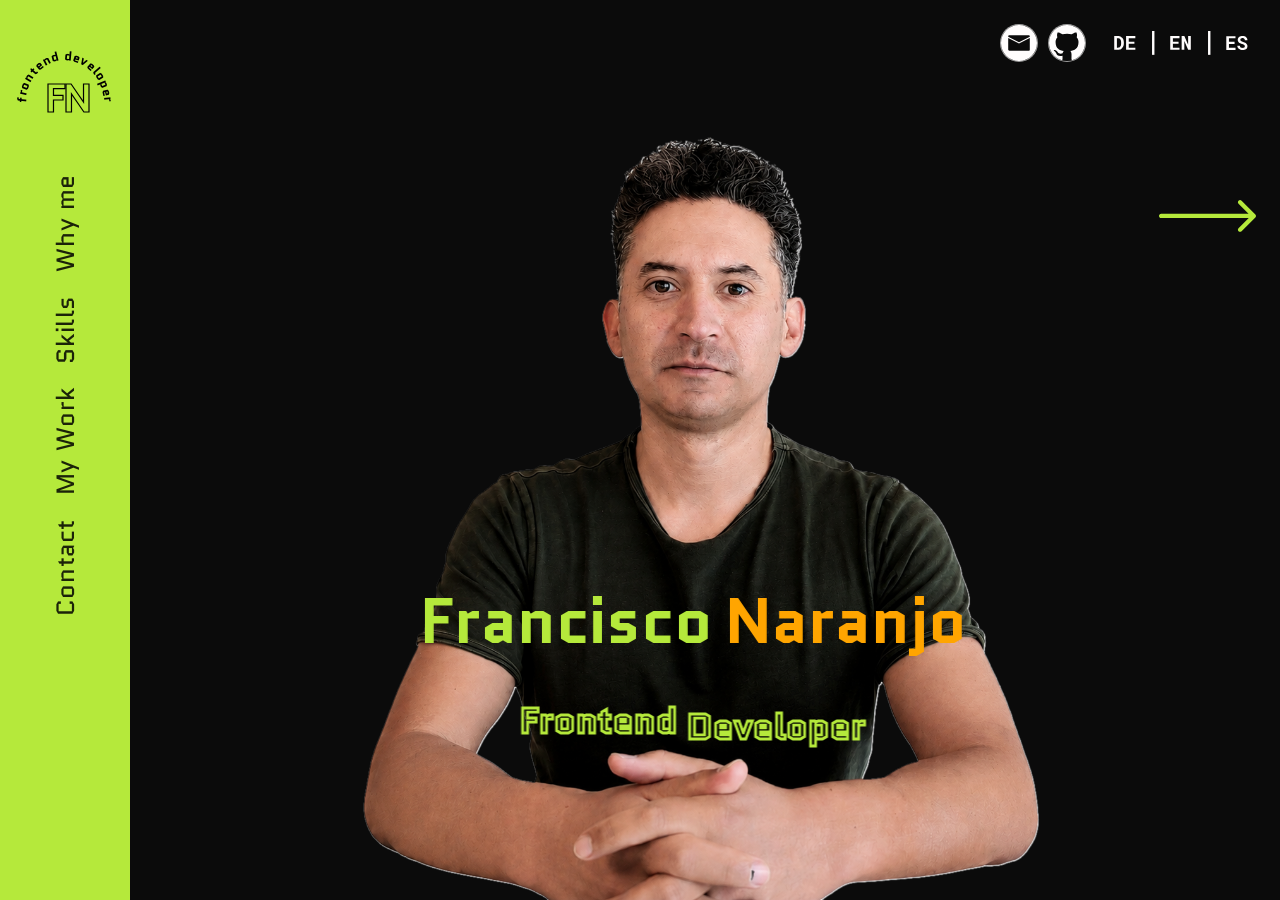
==== index.html @ 9118ad59 "Add Melangea project card" ====
<!doctype html>
<html lang="en">
  <head>
    <meta charset="UTF-8" />
    <meta name="viewport" content="width=device-width, initial-scale=1.0" />
    <title>Francisco Naranjo | Portfolio</title>

    <link
      rel="icon"
      type="image/png"
      href="assets/favicon/favicon-96x96.png"
      sizes="96x96"
    />
    <link rel="icon" type="image/svg+xml" href="assets/favicon/favicon.svg" />
    <link rel="shortcut icon" href="assets/favicon/favicon.ico" />
    <link
      rel="apple-touch-icon"
      sizes="180x180"
      href="assets/favicon/apple-touch-icon.png"
    />
    <link rel="manifest" href="assets/favicon/site.webmanifest" />

    <link rel="preconnect" href="https://fonts.googleapis.com" />
    <link rel="preconnect" href="https://fonts.gstatic.com" crossorigin />
    <link
      href="https://fonts.googleapis.com/css2?family=Quantico:wght@700&display=swap"
      rel="stylesheet"
    />

    <link rel="stylesheet" href="https://unpkg.com/aos@2.3.1/dist/aos.css" />
    <link rel="stylesheet" href="css/aos-custom.css" />

    <link rel="stylesheet" href="css/home.css" />
    <link rel="stylesheet" href="css/home-mobile.css" />
    <link rel="stylesheet" href="css/whyMe.css" />
    <link rel="stylesheet" href="css/whyMe-mobile.css" />
    <link rel="stylesheet" href="css/skills.css" />
    <link rel="stylesheet" href="css/skills-mobile.css" />
    <link rel="stylesheet" href="css/myWork.css" />
    <link rel="stylesheet" href="css/myWork-mobile.css" />
    <link rel="stylesheet" href="css/contact.css" />
    <link rel="stylesheet" href="css/contact-mobile.css" />
    <link rel="stylesheet" href="css/validation.css" />
    <link rel="stylesheet" href="css/footer.css" />
    <link rel="stylesheet" href="css/footer-mobile.css" />
    <link rel="stylesheet" href="css/overlay.css" />
    <link rel="stylesheet" href="css/body-text-readability.css" />
    <link rel="stylesheet" href="css/nesthub.css" />
    <link rel="stylesheet" href="css/ipad-pro.css" />

    <script src="https://unpkg.com/aos@2.3.1/dist/aos.js" defer></script>

    <script src="js/validation/validation-rules.js" defer></script>
    <script src="js/validation/validation-state.js" defer></script>
    <script src="js/validation/validation-fields.js" defer></script>
    <script src="js/validation/validation-privacy.js" defer></script>
    <script src="js/validation/validation-events.js" defer></script>
    <script src="js/validation/validation.js" defer></script>

    <script src="js/aos.js" defer></script>
    <script src="js/navigation.js" defer></script>
    <script src="js/main.js" defer></script>

    <script src="js/submit/submit-config.js" defer></script>
    <script src="js/submit/submit-overlay.js" defer></script>
    <script src="js/submit/submit-request.js" defer></script>
    <script src="js/submit/submit.js" defer></script>

    <script src="js/language.js" defer></script>
  </head>

  <body>
    <header class="mobileBar">
      <a class="mobileBar__brand" href="#home" aria-label="Home">
        <span class="mobileBar__brandText">
          <span class="mobileBar__brandF">F</span>
          <span class="mobileBar__brandN">N</span>
        </span>
      </a>

      <button
        class="mobileBar__toggle"
        type="button"
        aria-label="Open menu"
        aria-expanded="false"
        aria-controls="mobileMenu"
      >
        <span></span>
        <span></span>
        <span></span>
      </button>
    </header>

    <nav class="mobileMenu" id="mobileMenu" aria-label="Mobile navigation">
      <a class="mobileMenu__link mobileMenu__link--outline" href="#why-me"
        >Why me</a
      >
      <a class="mobileMenu__link mobileMenu__link--outline" href="#skills"
        >Skills</a
      >
      <a class="mobileMenu__link mobileMenu__link--outline" href="#my-work"
        >My Work</a
      >
      <a
        class="mobileMenu__link mobileMenu__link--outline"
        href="#contact-mobile-start"
      >
        Contact
      </a>
      <div class="mobileMenu__lang">
        <a href="./de/" lang="de" data-lang-link>DE</a>
        <span class="mobileMenu__divider">|</span>
        <a href="./" lang="en" data-lang-link>EN</a>
        <span class="mobileMenu__divider">|</span>
        <a href="./es/" lang="es" data-lang-link>ES</a>
      </div>
    </nav>

    <!-- Sticky Sidebar -->
    <aside class="sidebar" aria-label="Primary">
      <a class="sidebar__badgeText" href="index.html" aria-label="Home">
        <svg class="sidebar__badgeArc" viewBox="0 -12 64 76" aria-hidden="true">
          <!-- arc path (top curve) -->
          <path
            id="badgeArcPath"
            d="M 4 40 A 28 32 0 0 1 60 40"
            fill="none"
          ></path>
          <text class="sidebar__badgeArcText">
            <textPath
              href="#badgeArcPath"
              startOffset="50%"
              text-anchor="middle"
            >
              frontend developer
            </textPath>
          </text>
        </svg>
        <span class="sidebar__badgeInitials">
          <span class="sidebar__badgeInitial sidebar__badgeInitial--f">F</span>
          <span class="sidebar__badgeInitial sidebar__badgeInitial--n">N</span>
        </span>
      </a>

      <nav class="sidebar__nav" aria-label="Sections">
        <a class="sidebar__link" href="#why-me">Why me</a>
        <a class="sidebar__link" href="#skills">Skills</a>
        <a class="sidebar__link" href="#my-work">My Work</a>
        <a class="sidebar__link" href="#contact">Contact</a>
      </nav>
    </aside>

    <nav class="topbar">
      <div class="social" aria-label="Social media">
        <a
          class="social__btn icon icon--mail"
          href="mailto:francisco@naranjo.io"
          aria-label="Email"
        ></a>
        <!-- <a
          class="social__btn icon icon--linkedin"
          href="https://www.linkedin.com/in/francisco-naranjo-650129408"
          target="_blank"
          aria-label="LinkedIn"
        ></a> -->
        <a
          class="social__btn icon icon--github"
          href="https://github.com/OBO-WAN"
          target="_blank"
          aria-label="GitHub"
        ></a>
      </div>

      <div class="lang" aria-label="Language switcher">
        <a
          class="icon icon--de"
          href="./de/"
          hreflang="de"
          lang="de"
          aria-label="Deutsch"
          data-lang-link
        ></a>

        <span class="lang__divider icon icon--vline" aria-hidden="true"></span>

        <a
          class="icon icon--en"
          href="./"
          hreflang="en"
          lang="en"
          aria-current="page"
          aria-label="English"
          data-lang-link
        ></a>

        <span class="lang__divider icon icon--vline" aria-hidden="true"></span>

        <a
          class="icon icon--es"
          href="./es/"
          hreflang="es"
          lang="es"
          aria-label="Español"
          data-lang-link
        ></a>
      </div>
    </nav>

    <main>
      <!-- Section: Home -->
      <section id="home" class="hero" data-aos="portfolio-fade">
        <div class="hero__portrait">
          <img
            src="assets/img/portrait.webp"
            alt="Francisco Naranjo portrait"
          />
        </div>

        <h1 class="hero__name" aria-label="Francisco Naranjo">
          <span class="hero__nameFirst">Francisco</span>
          <span class="hero__nameLast">Naranjo</span>
        </h1>

        <h2 class="hero__subtitle">
          <span>Frontend</span>
          <span>Developer</span>
        </h2>
        <a href="#why-me" class="hero__arrow" aria-label="Go to next section">
          <img src="assets/icons/arrow-right.svg" alt="" aria-hidden="true" />
        </a>
      </section>

      <!-- Section: Why Me -->

      <section id="why-me" class="whyMe" data-aos="portfolio-fade">
        <div class="whyMe__headline">
          <picture>
            <source
              media="(max-width: 768px)"
              srcset="assets/img/section/Why_me_mobile.svg"
            />
            <img
              src="assets/img/section/Why_me.svg"
              alt="Why me"
              class="whyMe__headlineSvg whyMe__headlineSvg--why-me"
            />
          </picture>
        </div>

        <div class="whyMe__content">
          <p class="text-area__paragraph">
            I never thought I would be here, but here I am! What for a year I
            have been working as a frontend developer, and I am excited to share
            my journey with you.
          </p>

          <div class="whyMe__infoBox">
            <img
              src="assets/img/section/I_am.svg"
              alt="I am"
              class="whyMe__infoSvg"
            />

            <div class="whyMe__icons">
              <div class="whyMe__infoItem">
                <img
                  src="assets/img/section/location.svg"
                  alt=""
                  aria-hidden="true"
                  class="whyMe__infoIcon whyMe__infoIcon--location"
                />

                <span class="whyMe__infoText">
                  Located in Europe and Latin America
                </span>
              </div>

              <div class="whyMe__infoItem">
                <img
                  src="assets/img/section/remote.svg"
                  alt=""
                  aria-hidden="true"
                  class="whyMe__infoIcon whyMe__infoIcon--remote"
                />

                <span class="whyMe__infoText">Open to remote work</span>
              </div>

              <div class="whyMe__infoItem">
                <img
                  src="assets/img/section/relocate.svg"
                  alt=""
                  aria-hidden="true"
                  class="whyMe__infoIcon whyMe__infoIcon--relocate"
                />

                <span class="whyMe__infoText">Open to relocate</span>
              </div>
            </div>
          </div>
        </div>

        <a href="#contact-form" class="whyMe__contactBtn">
          <img src="assets/img/section/contact_btn.svg" alt="Contact me" />
        </a>

        <a
          href="#skills"
          class="section__arrow"
          aria-label="Go to next section"
        >
          <img src="assets/icons/arrow-right.svg" alt="" aria-hidden="true" />
        </a>
      </section>

      <!-- Section: Skills -->
      <section id="skills" class="skills__section" data-aos="portfolio-fade">
        <div class="skills__headline">
          <picture>
            <source
              media="(max-width: 768px)"
              srcset="assets/img/section/skills_headline_MOBILE.svg"
            />
            <img
              src="assets/img/section/skills_headline.svg"
              alt="My Skill Set"
              class="skills__headlineSvg"
            />
          </picture>
        </div>

        <div class="skills__intro">
          <span class="skills__headlineText">
            Here is an overview of my skills. I love to be up to date with the
            latest technologies and best practices in frontend development, and
            I am always eager to learn new things.
          </span>
          <div class="skills__grid">
            <div class="skills__item">
              <img
                src="assets/icons/frameworks/angular.svg"
                alt="Angular"
                class="skills__icon"
              />
            </div>

            <div class="skills__item">
              <img
                src="assets/icons/frameworks/typescript.svg"
                alt="TypeScript"
                class="skills__icon"
              />
            </div>

            <div class="skills__item">
              <img
                src="assets/icons/frameworks/javascript.svg"
                alt="JavaScript"
                class="skills__icon"
              />
            </div>

            <div class="skills__item">
              <img
                src="assets/icons/frameworks/html.svg"
                alt="HTML"
                class="skills__icon"
              />
            </div>

            <div class="skills__item">
              <img
                src="assets/icons/frameworks/css.svg"
                alt="CSS"
                class="skills__icon"
              />
            </div>

            <div class="skills__item">
              <img
                src="assets/icons/frameworks/rest_api.svg"
                alt="REST API"
                class="skills__icon"
              />
            </div>

            <div class="skills__item">
              <img
                src="assets/icons/frameworks/firebase.svg"
                alt="Firebase"
                class="skills__icon"
              />
            </div>

            <div class="skills__item">
              <img
                src="assets/icons/frameworks/git.svg"
                alt="Git"
                class="skills__icon"
              />
            </div>

            <div class="skills__item">
              <img
                src="assets/icons/frameworks/scrum.svg"
                alt="Scrum"
                class="skills__icon"
              />
            </div>

            <div class="skills__item">
              <img
                src="assets/icons/frameworks/material-design.svg"
                alt="Material Design"
                class="skills__icon"
              />
            </div>

            <div class="skills__item">
              <img
                src="assets/icons/frameworks/challenge.svg"
                alt="Challenge me"
                class="skills__icon"
              />
            </div>
          </div>
        </div>

        <div class="skills__aside">
          <p class="skills__asideText">
            I'm motivated to apply my skills in ongoing projects, looking for
            new challenges to grow and expand my range of expertise.
          </p>
        </div>

        <a href="#contact-mobile-start" class="talkMe__contactBtn">
          <img src="assets/icons/talk_button.svg" alt="Talk to me" />
        </a>

        <a
          href="#my-work"
          class="section__arrow_skills"
          aria-label="Go to next section"
        >
          <img src="assets/icons/arrow-right.svg" alt="" aria-hidden="true" />
        </a>
      </section>

      <!-- Section My Work -->

      <section id="my-work" class="myWork__section" data-aos="portfolio-fade">
        <div class="myWork__headline">
          <picture>
            <source
              media="(max-width: 768px)"
              srcset="assets/img/section/My_Work_mobile.svg"
            />
            <img
              src="assets/img/section/My_Work.svg"
              alt="My Work"
              class="myWork__headlineSvg"
            />
          </picture>
        </div>

        <div class="myWork__content">
          <div class="myWork__cards">
            <article class="workCard workCard--collapsible">
              <div class="workCard__header">
                <p class="workCard__eyebrow">1</p>
                <h3 class="workCard__title">Project Join</h3>
              </div>

              <div class="workCard__body">
                <ul class="workCard__details">
                  <li class="workCard__detailItem">
                    <h4 class="workCard__label">About the project</h4>
                    <p class="workCard__text">
                      Task manager inspired by the Kanban System. Create and
                      organize tasks using drag and drop functions, assign users
                      and categories.
                    </p>
                  </li>

                  <li class="workCard__detailItem workCard__detailItem--extra">
                    <h4 class="workCard__label">Technologies I have used</h4>
                    <p class="workCard__text">
                      Angular, TypeScript, HTML, CSS, Firebase
                    </p>
                  </li>

                  <li class="workCard__detailItem workCard__detailItem--extra">
                    <h4 class="workCard__label">What I have learned</h4>
                    <p class="workCard__text">
                      OR my group-projects experience, teamwork, communication
                      and planning during implementation.
                    </p>
                  </li>
                </ul>

                <button
                  class="workCard__toggle"
                  type="button"
                  aria-expanded="false"
                >
                  Show me more
                  <span class="workCard__toggleIcon" aria-hidden="true">▼</span>
                </button>

                <div class="workCard__media workCard__media--extra">
                  <div class="workCard__previewWrap">
                    <img
                      src="assets/img/projects/join-preview.svg"
                      alt="Preview of Project Join"
                      class="workCard__preview"
                    />
                  </div>

                  <div class="workCard__actions">
                    <a
                      href="https://github.com/OBO-WAN/Join"
                      class="workCard__btn"
                      target="_blank"
                      rel="noopener noreferrer"
                      >GitHub</a
                    >

                    <a
                      href="https://join.naranjo.io/"
                      class="workCard__btn workCard__btn--primary"
                      target="_blank"
                      rel="noopener noreferrer"
                      >Live Test</a
                    >
                  </div>
                </div>
              </div>
            </article>
            <article class="workCard workCard--collapsible">
              <div class="workCard__header">
                <p class="workCard__eyebrow">2</p>
                <h3 class="workCard__title">Project Pollo Loco</h3>
              </div>

              <div class="workCard__body">
                <ul class="workCard__details">
                  <li class="workCard__detailItem">
                    <h4 class="workCard__label">About the project</h4>
                    <p class="workCard__text">
                      Jump, run and throw game based on object-oriented
                      approach. Help Pepe to find coins and tabasco salsa to
                      fight against the crazy hen.
                    </p>
                  </li>

                  <li class="workCard__detailItem workCard__detailItem--extra">
                    <h4 class="workCard__label">Technologies I have used</h4>
                    <p class="workCard__text">
                      Angular, TypeScript, HTML, CSS, Firebase
                    </p>
                  </li>

                  <li class="workCard__detailItem workCard__detailItem--extra">
                    <h4 class="workCard__label">What I have learned</h4>
                    <p class="workCard__text">
                      I learned how to implement a game using object-oriented
                      programming principles, and how to create a fun and
                      engaging user experience.
                    </p>
                  </li>
                </ul>

                <button
                  class="workCard__toggle"
                  type="button"
                  aria-expanded="false"
                >
                  Show me more
                  <span class="workCard__toggleIcon" aria-hidden="true">▼</span>
                </button>

                <div class="workCard__media workCard__media--extra">
                  <div class="workCard__previewWrap">
                    <img
                      src="assets/img/projects/pollo-loco.svg"
                      alt="Preview of Project Name"
                      class="workCard__preview"
                    />
                  </div>

                  <div class="workCard__actions">
                    <a
                      href="https://github.com/OBO-WAN/El_Pollo_Loco"
                      class="workCard__btn"
                      target="_blank"
                      rel="noopener noreferrer"
                      >GitHub</a
                    >

                    <a
                      href="https://el-pollo-loco.naranjo.io/"
                      class="workCard__btn workCard__btn--primary"
                      target="_blank"
                      rel="noopener noreferrer"
                      >Live Test</a
                    >
                  </div>
                </div>
              </div>
            </article>

            <article class="workCard workCard--collapsible">
              <div class="workCard__header">
                <p class="workCard__eyebrow">3</p>
                <h3 class="workCard__title">Project Memory</h3>
              </div>

              <div class="workCard__body">
                <ul class="workCard__details">
                  <li class="workCard__detailItem">
                    <h4 class="workCard__label">About the project</h4>
                    <p class="workCard__text">
                      Responsive two-player card-matching game with configurable
                      board sizes, alternating turns, score tracking and
                      animated card feedback.
                    </p>
                  </li>

                  <li class="workCard__detailItem workCard__detailItem--extra">
                    <h4 class="workCard__label">Technologies I have used</h4>
                    <p class="workCard__text">
                      TypeScript, SCSS, Vite, HTML
                    </p>
                  </li>

                  <li class="workCard__detailItem workCard__detailItem--extra">
                    <h4 class="workCard__label">What I have learned</h4>
                    <p class="workCard__text">
                      I strengthened my TypeScript skills by structuring game
                      state, turn logic and card comparisons, while building a
                      responsive interface and reusable theme system.
                    </p>
                  </li>
                </ul>

                <button
                  class="workCard__toggle"
                  type="button"
                  aria-expanded="false"
                >
                  Show me more
                  <span class="workCard__toggleIcon" aria-hidden="true">▼</span>
                </button>

                <div class="workCard__media workCard__media--extra">
                  <div class="workCard__previewWrap">
                    <img
                      src="assets/img/projects/memory-preview.svg"
                      alt="Preview of Project Memory"
                      class="workCard__preview"
                    />
                  </div>

                  <div class="workCard__actions">
                    <a
                      href="https://github.com/OBO-WAN/Memory"
                      class="workCard__btn"
                      target="_blank"
                      rel="noopener noreferrer"
                      >GitHub</a
                    >

                    <a
                      href="https://memory.francisco-naranjo.de/"
                      class="workCard__btn workCard__btn--primary"
                      target="_blank"
                      rel="noopener noreferrer"
                      >Live Test</a
                    >
                  </div>
                </div>
              </div>
            </article>

            <article class="workCard workCard--collapsible">
              <div class="workCard__header">
                <p class="workCard__eyebrow">4</p>
                <h3 class="workCard__title">Project Mélange à Deux</h3>
              </div>

              <div class="workCard__body">
                <ul class="workCard__details">
                  <li class="workCard__detailItem">
                    <h4 class="workCard__label">About the project</h4>
                    <p class="workCard__text">
                      Responsive multi-page website for a music ensemble,
                      featuring concerts, media, booking, newsletter signup
                      and CD ordering.
                    </p>
                  </li>

                  <li class="workCard__detailItem workCard__detailItem--extra">
                    <h4 class="workCard__label">Technologies I have used</h4>
                    <p class="workCard__text">
                      HTML, CSS, JavaScript, PHP, JSON, Firebase
                    </p>
                  </li>

                  <li class="workCard__detailItem workCard__detailItem--extra">
                    <h4 class="workCard__label">What I have learned</h4>
                    <p class="workCard__text">
                      I learned to combine a static GitHub Pages demo with a
                      PHP production environment, render concert data from
                      JSON, validate forms on the client and server, and build
                      accessible interactive overlays.
                    </p>
                  </li>
                </ul>

                <button
                  class="workCard__toggle"
                  type="button"
                  aria-expanded="false"
                >
                  Show me more
                  <span class="workCard__toggleIcon" aria-hidden="true">▼</span>
                </button>

                <div class="workCard__media workCard__media--extra">
                  <div class="workCard__previewWrap">
                    <img
                      src="assets/img/projects/melangea-preview.svg"
                      alt="Preview of Project Mélange à Deux"
                      class="workCard__preview"
                    />
                  </div>

                  <div class="workCard__actions">
                    <a
                      href="https://github.com/OBO-WAN/Melangea_Prototype"
                      class="workCard__btn"
                      target="_blank"
                      rel="noopener noreferrer"
                      >GitHub</a
                    >

                    <a
                      href="https://obo-wan.github.io/Melangea_Prototype/"
                      class="workCard__btn workCard__btn--primary"
                      target="_blank"
                      rel="noopener noreferrer"
                      >Live Test</a
                    >
                  </div>
                </div>
              </div>
            </article>
          </div>
          <div class="myWork__ongoing">
            <div class="myWork__ongoingHeader">
              <span class="myWork__ongoingNumber">5</span>
              <h3 class="myWork__ongoingTitle">Ongoing project</h3>
            </div>

            <div class="myWork__ongoingContent">
              <p class="myWork__ongoingText">
                Are you currently working on a project? What is it about and
                what technologies are you using? Emphasise that good planning
                and execution are essential to the success of your work and to
                achieving great results.
              </p>

              <a href="#contact" class="myWork__ongoingBtn">Let’s talk</a>
            </div>
          </div>
        </div>

        <a
          href="#contact"
          class="myWork__arrow"
          aria-label="Go to next section"
        >
          <img src="assets/icons/arrow-right.svg" alt="" aria-hidden="true" />
        </a>
      </section>

      <!-- Section References & Contact -->
      <section id="contact" class="contact" data-aos="portfolio-fade">
        <div class="contact__references">
          <img
            src="assets/img/section/references.svg"
            alt="References"
            class="contact__referencesHeadline"
          />

          <div class="contact__referencesList">
            <article class="referenceCard">
              <div class="referenceCard__quote">
                <p>
                  “Francisco is a reliable and friendly person. Work in a
                  structured way and write a clear code. I recommend him as a
                  colleague.”
                </p>
              </div>

              <div class="referenceCard__divider" aria-hidden="true"></div>

              <div class="referenceCard__author">
                <h3 class="referenceCard__name">Tim Thiessen</h3>
                <p class="referenceCard__project">Project Join</p>
              </div>
            </article>

            <article class="referenceCard">
              <div class="referenceCard__quote">
                <p>
                  “He is a trustworthy teamplayer and can cope with the stress
                  of deadlines. Structured work and clear code.”
                </p>
              </div>

              <div class="referenceCard__divider" aria-hidden="true"></div>

              <div class="referenceCard__author">
                <h3 class="referenceCard__name">Evelyn Marx</h3>
                <p class="referenceCard__project">Project DA Bubble</p>
              </div>
            </article>

            <article class="referenceCard">
              <div class="referenceCard__quote">
                <p>
                  “He had to develop, format and deliver content in
                  collaboration with the team members. He is a reliable and
                  friendly person.”
                </p>
              </div>

              <div class="referenceCard__divider" aria-hidden="true"></div>

              <div class="referenceCard__author">
                <h3 class="referenceCard__name">Ulrike Albeseder</h3>
                <p class="referenceCard__project">Melange à Deux</p>
              </div>
            </article>
          </div>
        </div>

        <a
          href="#footer"
          class="contact__middleArrow"
          aria-label="Go to footer"
        >
          <img src="assets/icons/arrow-right.svg" alt="" aria-hidden="true" />
        </a>

        <div class="contact__formWrap" id="contact-form-desktop">
          <img
            src="assets/img/section/contact.svg"
            alt="Contact me"
            class="contact__formHeadline"
          />

          <form class="contact__form" action="#" method="post" novalidate>
            <input
              class="contact__input"
              type="text"
              name="name"
              placeholder="Your name"
              autocomplete="name"
            />

            <input
              class="contact__input"
              type="text"
              name="email"
              placeholder="Your e-mail"
              autocomplete="email"
            />

            <textarea
              class="contact__textarea"
              name="message"
              placeholder="Your message"
              rows="8"
            ></textarea>

            <div class="contact__privacy">
              <input
                class="contact__checkbox"
                id="contactPolicy"
                type="checkbox"
              />

              <span class="contact__privacyText">
                <label for="contactPolicy">I've read the</label>
                <a href="./en/privacy-policy.html">privacy policy</a>
                <label for="contactPolicy">
                  and agree to the processing of my data as outlined.
                </label>
              </span>
            </div>

            <button type="submit" class="contact__submit" disabled>Send</button>
          </form>
        </div>

        <!-- Mobile Contact Section -->

        <div class="contactMobile">
          <div
            class="contactMobile__intro"
            aria-labelledby="contactMobileTitle"
          >
            <picture class="contactMobile__headline">
              <source
                media="(max-width: 768px)"
                srcset="assets/img/section/needateamplayer.svg"
              />
              <img
                src="assets/img/section/needateamplayer.svg"
                alt="Need a teamplayer?"
                class="contactMobile__headlineSvg"
                id="contactMobileTitle"
              />
            </picture>

            <p class="contactMobile__introText">
              Here’s what my colleagues said about me
            </p>
          </div>
          <div class="contactMobile__carousel" aria-label="Testimonials">
            <div class="contactMobile__track">
              <article class="contactMobile__card contactMobile__card--active">
                <div class="contactMobile__cardQuote">
                  <p>
                    “Michael had to develop, format and deliver content in
                    collaboration with the team members. He is a reliable and
                    friendly person.”
                  </p>
                </div>

                <div
                  class="contactMobile__cardDivider"
                  aria-hidden="true"
                ></div>

                <div class="contactMobile__cardAuthor">
                  <h3 class="contactMobile__cardName">Noah Mueller</h3>
                  <p class="contactMobile__cardProject">Project Pollo Loco</p>
                </div>
              </article>

              <article class="contactMobile__card" aria-hidden="true">
                <div class="contactMobile__cardQuote">
                  <p>
                    “Francisco is a reliable and friendly person. Work in a
                    structured way and write a clear code. I recommend him as a
                    colleague.”
                  </p>
                </div>

                <div
                  class="contactMobile__cardDivider"
                  aria-hidden="true"
                ></div>

                <div class="contactMobile__cardAuthor">
                  <h3 class="contactMobile__cardName">Tim Thiessen</h3>
                  <p class="contactMobile__cardProject">Project Join</p>
                </div>
              </article>

              <article class="contactMobile__card" aria-hidden="true">
                <div class="contactMobile__cardQuote">
                  <p>
                    “He is a trustworthy teamplayer and can cope with the stress
                    of deadlines. Structured work and clear code.”
                  </p>
                </div>

                <div
                  class="contactMobile__cardDivider"
                  aria-hidden="true"
                ></div>

                <div class="contactMobile__cardAuthor">
                  <h3 class="contactMobile__cardName">Evelyn Marx</h3>
                  <p class="contactMobile__cardProject">Project DA Bubble</p>
                </div>
              </article>
            </div>

            <div
              class="contactMobile__pagination"
              aria-label="Carousel pagination"
            >
              <button
                class="contactMobile__dot contactMobile__dot--active"
                type="button"
                aria-label="Show testimonial 1"
                aria-current="true"
              ></button>
              <button
                class="contactMobile__dot"
                type="button"
                aria-label="Show testimonial 2"
              ></button>
              <button
                class="contactMobile__dot"
                type="button"
                aria-label="Show testimonial 3"
              ></button>
            </div>
          </div>
          <div class="contactMobile__content" id="contact-mobile-start">
            <picture class="contactMobile__contentHeadline">
              <source
                media="(max-width: 768px)"
                srcset="assets/img/section/contact_mobile.svg"
              />
              <img
                src="assets/img/section/contact_mobile.svg"
                alt="Contact me"
                class="contactMobile__contentHeadlineSvg"
              />
            </picture>

            <div class="contactMobile__contentText">
              <p class="contactMobile__lead">Let us work together.</p>

              <p class="contactMobile__description">
                I’m currently looking for an opportunity as a Frontend
                Developer, where I can combine creativity, technical skills, and
                a strong desire to keep learning.
              </p>

              <p class="contactMobile__description">
                I enjoy building clean, responsive, and accessible interfaces,
                and I’m excited to contribute to a team that values thoughtful
                design and continuous improvement. If you think we could work
                well together, feel free to get in touch.
              </p>
            </div>
          </div>
          <div class="contactMobile__details">
            <a href="mailto:francisco@naranjo.io" class="contactMobile__detail">
              <span class="contactMobile__detailIcon" aria-hidden="true"
                >✉</span
              >
              <span class="contactMobile__detailText"
                >E-mail: francisco@naranjo.io</span
              >
            </a>

            <a href="tel:+4917640213984" class="contactMobile__detail">
              <span class="contactMobile__detailIcon" aria-hidden="true"
                >✆</span
              >
              <span class="contactMobile__detailText"
                >Tel: +49 176 40213984</span
              >
            </a>
          </div>
          <form
            class="contactMobile__form"
            id="contact-form-mobile"
            action="#"
            method="post"
            novalidate
          >
            <input
              class="contactMobile__input"
              type="text"
              name="name"
              placeholder="Your name"
              autocomplete="name"
            />

            <input
              class="contactMobile__input"
              type="text"
              name="email"
              placeholder="Your Email"
              autocomplete="email"
            />

            <textarea
              class="contactMobile__textarea"
              name="message"
              placeholder="Your message"
              rows="8"
            ></textarea>
          </form>
          <div class="contactMobile__actions">
            <div class="contactMobile__privacy">
              <input
                class="contactMobile__checkbox"
                id="contactMobilePolicy"
                type="checkbox"
              />

              <span class="contactMobile__privacyText">
                <label for="contactMobilePolicy">I’ve read the</label>
                <a href="./en/privacy-policy.html">privacy policy</a>
                <label for="contactMobilePolicy">
                  and agree to the processing of my data as outlined.
                </label>
              </span>
            </div>

            <button
              type="submit"
              form="contact-form-mobile"
              class="contactMobile__submit"
              disabled
            >
              Send
            </button>
          </div>

          <div class="contactMobile__socialSection">
            <a
              href="#home"
              class="contactMobile__backToTop"
              aria-label="Back to top"
            >
              <img
                src="assets/img/section/ArrowUP.svg"
                alt=""
                aria-hidden="true"
                class="contactMobile__backToTopIcon"
              />
            </a>

            <div class="contactMobile__socialLinks" aria-label="Social media">
              <a
                class="contactMobile__socialLink contactMobile__socialLink--mail"
                href="mailto:francisco@naranjo.io"
                aria-label="Email"
              ></a>

              <!-- <a
                class="contactMobile__socialLink contactMobile__socialLink--linkedin"
                href="https://www.linkedin.com/in/francisco-naranjo-650129408"
                target="_blank"
                rel="noopener noreferrer"
                aria-label="LinkedIn"
              ></a> -->

              <a
                class="contactMobile__socialLink contactMobile__socialLink--github"
                href="https://github.com/OBO-WAN"
                target="_blank"
                rel="noopener noreferrer"
                aria-label="GitHub"
              ></a>
            </div>
          </div>
        </div>
      </section>

      <!-- footer -->

      <footer
        id="footer"
        class="contact__footerSection"
        data-aos="portfolio-fade"
      >
        <div class="contact__footerMain">
          <div class="contact__info">
            <p class="contact__infoLead">Let us work together.</p>

            <p class="contact__infoText">
              I’m looking for a frontend developer role where I can contribute
              with clean code, strong teamwork, and a passion for building
              intuitive user experiences. If you’re looking for someone
              motivated, reliable, and eager to keep growing, I’d be happy to
              hear from you.
            </p>

            <div class="contact__details">
              <a href="mailto:francisco@naranjo.io" class="contact__detail">
                <span class="contact__detailIcon" aria-hidden="true">
                  <!-- svg -->
                </span>
                <span class="contact__detailLabel">E-mail:</span>
                <span class="contact__detailValue">francisco@naranjo.io</span>
              </a>

              <a href="tel:+4917640213984" class="contact__detail">
                <span class="contact__detailIcon" aria-hidden="true">
                  <!-- svg -->
                </span>
                <span class="contact__detailLabel">Tel:</span>
                <span class="contact__detailValue">+49 176 40213984</span>
              </a>
            </div>
          </div>

          <a
            href="#home"
            class="contact__footerArrow"
            aria-label="Go to the top"
          >
            <img src="assets/icons/arrow-right.svg" alt="" aria-hidden="true" />
          </a>
        </div>

        <div class="contact__legal">
          <a href="./en/legal-notice.html" class="contact__footerLink"
            >Legal notice</a
          >
          <a href="./en/privacy-policy.html" class="contact__footerLink"
            >Privacy policy</a
          >
          <p class="contact__copyright">© Francisco Naranjo 2026</p>
        </div>

        <div class="footerMobile">
          <a class="footerMobile__brand" href="#home" aria-label="Home">
            <svg
              class="footerMobile__brandArc"
              viewBox="0 -12 64 76"
              aria-hidden="true"
            >
              <path
                id="footerMobileArcPath"
                d="M 4 40 A 28 32 0 0 1 60 40"
                fill="none"
              ></path>
              <text class="footerMobile__brandArcText">
                <textPath
                  href="#footerMobileArcPath"
                  startOffset="50%"
                  text-anchor="middle"
                >
                  frontend developer
                </textPath>
              </text>
            </svg>

            <span class="footerMobile__brandInitials">
              <span
                class="footerMobile__brandInitial footerMobile__brandInitial--f"
                >F</span
              >
              <span
                class="footerMobile__brandInitial footerMobile__brandInitial--n"
                >N</span
              >
            </span>
          </a>

          <p class="footerMobile__copyright">© Francisco Naranjo 2026</p>

          <div class="footerMobile__legal">
            <a href="./en/legal-notice.html" class="footerMobile__link"
              >Legal notice</a
            >
            <a href="./en/privacy-policy.html" class="footerMobile__link"
              >Privacy policy</a
            >
          </div>
        </div>
      </footer>
    </main>

    <!-- Overlays -->
    <div class="formOverlay" id="formOverlay" aria-hidden="true">
      <div
        class="formOverlay__box"
        role="dialog"
        aria-modal="true"
        aria-labelledby="formOverlayTitle"
      >
        <button
          class="formOverlay__close"
          id="formOverlayClose"
          type="button"
          aria-label="Close confirmation"
        >
          ✕
        </button>
        <h2 class="formOverlay__title" id="formOverlayTitle">Message sent!</h2>
        <p class="formOverlay__text">
          Thank you for your message. I will get back to you as soon as
          possible.
        </p>
      </div>
    </div>
  </body>
</html>
---- css/home.css ----
:root {
    --sidebar: #b5e93b;
    --bg: #0b0b0b;
    --text: #eaeaea;
    --sidebar-w: 106px;
}

html,
body {
    height: 100%;
    margin: 0;
    overflow: hidden;
}


body {
    background: var(--bg);
    color: var(--text);
}

/* Sticky sidebar */
.sidebar {
    position: fixed;
    top: 0;
    left: 0;
    width: var(--sidebar-w);
    height: 100%;
    background: var(--sidebar);
    display: flex;
    flex-direction: column;
    align-items: center;
    padding: 32px 12px;
    gap: 16px;
    z-index: 50;
}

@media (max-width: 520px) {
    :root {
        --sidebar-w: 64px;
    }

    .sidebar__link {
        font-size: 13px;
    }
}

.sidebar__badge {
    width: 64px;
    height: 64px;
    border-radius: 999px;
    background: var(--sidebar);
    border: 2px solid rgba(0, 0, 0, 0.35);
    display: grid;
    place-items: center;
}

.sidebar__badgeText {
    position: relative;
    width: 90px;
    height: 120px;
    display: grid;
    place-items: center;
    cursor: pointer;
    text-decoration: none;
}

.sidebar__badgeInitials {
    font-weight: 700;
    font-size: 40px;
    font-family: "Quantico", system-ui, sans-serif;
    line-height: 3.3;
    color: transparent;
    -webkit-text-stroke: 1.2px black;
    transition: color 0.25s ease, transform 0.2s ease;
    letter-spacing: -6.5px;
}

.sidebar__badgeInitial {
    display: inline-block;
    color: transparent;
    -webkit-text-stroke: 1.2px black;
    transform-origin: center;
    animation: brandShake 2s ease-in-out infinite;
}

.sidebar__badgeText:hover .sidebar__badgeInitial {
    -webkit-text-stroke: 1.4px black;
}

.sidebar__badgeInitial--f {
    animation-delay: 1.5s;
}

.sidebar__badgeInitial--n {
    animation-delay: 2s;
}

@keyframes brandShake {

    0%,
    100% {
        transform: rotate(0deg) translateX(0);
    }

    10% {
        transform: rotate(-4deg) translateX(-1px);
    }

    20% {
        transform: rotate(4deg) translateX(1px);
    }

    30% {
        transform: rotate(-3deg) translateX(-1px);
    }

    40% {
        transform: rotate(3deg) translateX(1px);
    }

    50% {
        transform: rotate(0deg) translateX(0);
    }
}


.sidebar__badgeArc {
    position: absolute;
    inset: 0;
    pointer-events: none;
    overflow: visible;
    transform-origin: 32px 32px;
}

.sidebar__badgeArcText {
    font-family: "Quantico", system-ui, sans-serif;
    font-weight: 700;
    font-size: 9.0px;
    letter-spacing: 0.3px;
    text-transform: lowercase;
    fill: rgba(0, 0, 0, 1.90);
}

.sidebar__badgeText:hover .sidebar__badgeArc {
    animation: badgeSwing 2.8s linear infinite;
    /* -webkit-text-stroke: 1.6px #131312; */
}

@keyframes badgeSwing {
    0% {
        transform: rotate(0deg);
    }

    25% {
        transform: rotate(8deg);
    }

    50% {
        transform: rotate(0deg);
    }

    75% {
        transform: rotate(-8deg);
    }

    100% {
        transform: rotate(0deg);
    }
}

.sidebar__nav {
    display: flex;
    justify-content: center;
    flex-direction: column;
    gap: 12px;
    align-items: center;
    font-family: "Quantico", system-ui, sans-serif;
}

/* Breakpoint for Nesthub Devices */

@media (max-height: 650px) {
    .sidebar__nav {
        gap: 8px;
    }
}

/* Breakpoint for Ipad Pro */

/* @media (min-height: 651px) and (max-height: 1024px) {
    .sidebar__nav {
        font-size: 26px;
    }
} */

.sidebar__link {
    display: inline-block;
    color: rgba(0, 0, 0, 0.85);
    text-decoration: none;
    font-weight: 500;
    writing-mode: vertical-rl;
    transform: rotate(180deg);
    letter-spacing: 0.6px;
    font-size: 30px;
    padding: 6px 0;
}

.sidebar__link:hover {
    color: transparent;
    -webkit-text-stroke: 1.2px #131312;
}

.sidebar__link:focus-visible {
    outline: 3px solid rgba(0, 0, 0, 0.85);
    outline-offset: 4px;
    border-radius: 6px;
}

/* Breakpoint for Nesthub Devices */

@media (max-height: 650px) {
    .sidebar__link {
        font-size: 20px;
    }
}

/* Breakpoint for Ipad Pro */
@media (min-height: 651px) and (max-height: 1024px) {
    .sidebar__link {
        font-size: 25px;
    }
}

/* Top right social + language */
.topbar {
    position: fixed;
    top: 24px;
    right: 32px;
    display: flex;
    align-items: center;
    gap: 28px;
    z-index: 100;
}

.social {
    display: flex;
    gap: 10px;
}

.social__btn {
    width: 36px;
    height: 36px;
    display: flex;
    align-items: center;
    justify-content: center;
    border-radius: 50%;
    border: 1px solid rgba(255, 255, 255, 0.6);
    color: white;
    text-decoration: none;
    font-size: 14px;
    transition: border-color 0.2s ease;
}

.social__btn:hover {
    border-color: white;
}

/* Base icon (used by social + language elements) */
.icon {
    width: 36px;
    height: 36px;
    display: inline-block;
    background-repeat: no-repeat;
    background-position: center;
    background-size: contain;
    transition: background-image 0.2s ease;
}

/* Social icons (36x36 via .icon) */
.icon--mail {
    background-image: url("../assets/icons/email_button.svg");
}

.icon--mail:hover {
    background-image: url("../assets/icons/email_button:hover.svg");
}

.icon--linkedin {
    background-image: url("../assets/icons/linkedin_button.svg");
}

.icon--linkedin:hover {
    background-image: url("../assets/icons/linkedin_button:hover.svg");
}

.icon--github {
    background-image: url("../assets/icons/github_button.svg");
}

.icon--github:hover {
    background-image: url("../assets/icons/github_button:hover.svg");
}

/* Language block */
.lang {
    display: flex;
    align-items: center;
    gap: 6px;
}

.lang .icon--de,
.lang .icon--en,
.lang .icon--es {
    width: 22px;
    height: 25px;
    display: inline-block;
    background-repeat: no-repeat;
    background-position: center;
    background-size: contain;
}

.lang .icon--vline {
    width: 22px;
    height: 25px;
    display: inline-block;
    background-repeat: no-repeat;
    background-position: center;
    background-size: contain;
}

/* Language images + hover swaps */
.icon--de {
    background-image: url("../assets/icons/language/DE.svg");
}

.icon--de:hover {
    background-image: url("../assets/icons/language/DE:hover.svg");
}

.icon--en {
    background-image: url("../assets/icons/language/EN.svg");
}

.icon--en:hover {
    background-image: url("../assets/icons/language/EN:hover.svg");
}

.icon--vline {
    background-image: url("../assets/icons/language/vertical_line.svg");
}

.icon--es {
    background-image: url("../assets/icons/language/ES.svg");
}

.icon--es:hover {
    background-image: url("../assets/icons/language/ES:hover.svg");
}

/* Hero section */
main {
    margin-left: var(--sidebar-w);
    width: calc(100vw - var(--sidebar-w));
    display: flex;
    flex-direction: row;
    height: 100vh;
    overflow-x: auto;
    overflow-y: hidden;
    scroll-snap-type: x mandatory;
    overscroll-behavior-x: contain;
    scroll-behavior: smooth;
    scroll-padding-left: 0;
}

main>section {
    width: calc(100vw - var(--sidebar-w));
    height: 100vh;
    flex-shrink: 0;
    scroll-snap-align: start;
    scroll-margin-left: 0;
}

.hero {
    height: 100vh;
    width: calc(100vw - var(--sidebar-w));
    display: flex;
    justify-content: center;
    align-items: flex-end;
    position: relative;
}

/* Portrait container */
.hero__portrait {
    display: flex;
    justify-content: center;
    align-items: center;
}

.hero__portrait img {
    max-height: 88vh;
    height: auto;
    width: auto;
    object-fit: contain;
}

.hero__name {
    display: inline-flex;
    gap: 12px;
    position: absolute;
    left: 50%;
    bottom: 240px;
    transform: translateX(-50%);
    margin: 0;
    text-align: center;
    font-family: "Quantico", system-ui, sans-serif;
    font-weight: 700;
    font-size: clamp(54px, 5vw, 88px);
    line-height: 120%;
    letter-spacing: 0;
    color: #b5e93b;
    white-space: inherit;
}

.hero__nameFirst,
.hero__nameLast {
    display: inline-block;
    opacity: 0;
    animation: heroNameEnter 0.9s ease-out forwards;
    will-change: transform, opacity;
}

.hero__nameFirst {
    transform: translateX(-18px);
}

.hero__nameLast {
    color: orange;
    transform: translateX(18px);
    animation-delay: 0.12s;
}

@keyframes heroNameEnter {
    from {
        opacity: 0;
    }

    to {
        opacity: 1;
        transform: translateX(0);
    }
}

.hero__subtitle {
    position: absolute;
    left: 50%;
    bottom: 154px;
    transform: translateX(-50%);
    margin: 0;
    font-family: "Quantico", system-ui, sans-serif;
    font-weight: 700;
    font-size: 36px;
    line-height: 1.2;
    color: transparent;
    -webkit-text-stroke: 2.8px #b5e93b;
    letter-spacing: 0;
    white-space: nowrap;
    z-index: 2;
}

.hero__subtitle span:first-child {
    display: inline-block;
    opacity: 0;
    position: relative;
    top: -4px;
    transform: translateY(12px);
    animation: heroSubtitleReveal 0.7s ease-out forwards;
    will-change: transform, opacity;
}

@keyframes heroSubtitleReveal {
    from {
        opacity: 0;
        transform: translateY(12px);
    }

    to {
        opacity: 1;
        transform: translateY(0);
    }
}

.hero__subtitle span:last-child {
    display: inline-block;
    opacity: 0;
    position: relative;
    top: 2px;
    transform: translateY(-12px);
    animation: heroSubtitleRevealFromAbove 0.7s ease-out forwards;
    will-change: transform, opacity;
}

@keyframes heroSubtitleRevealFromAbove {
    from {
        opacity: 0;
        transform: translateY(-12px);
    }

    to {
        opacity: 1;
        transform: translateY(0);
    }
}

/* Arrow to switch sections */
.hero__arrow {
    position: absolute;
    right: 24px;
    top: 24%;
    transform: translateY(-50%);
    display: inline-block;
}

.hero__arrow img {
    height: 32px;
    width: auto;
    display: block;
}

/* subtle hover feedback */
.hero__arrow:hover img {
    transform: translateX(6px);
    transition: transform 0.2s ease;
}
---- css/home-mobile.css ----
/* ###### HOME ############### */


/* Prevent the topbar from overflowing the visible area (sidebar takes space) */
.topbar {
  max-width: calc(100vw - var(--sidebar-w) - 16px);
}

/* Tablet / small screens */
@media (max-width: 768px) {
  .topbar {
    top: 16px;
    right: 16px;
    gap: 16px;
  }

  .social {
    gap: 8px;
  }
}

/* Phones */
@media (max-width: 520px) {
  .topbar {
    top: 12px;
    right: 12px;

    /* allow the two groups to fit instead of clipping */
    flex-wrap: wrap;
    justify-content: flex-end;
    gap: 12px;
  }

  /* Make the tap targets a bit smaller but still comfortable */
  .social__btn,
  .icon {
    width: 32px;
    height: 32px;
  }

  /* Keep language icons scaled consistently inside lang */
  .lang .icon--de,
  .lang .icon--en,
  .lang .icon--es,
  .lang .icon--vline {
    width: 20px;
    height: 22px;
  }

  .lang .icon--vline {
    width: 5px;
    height: 20px;
  }
}

/* --- Main/Hero responsive tweaks --- */

main {
  max-width: calc(100vw - var(--sidebar-w));
}

section {
  width: calc(100vw - var(--sidebar-w));
  height: 100vh;
  flex-shrink: 0;
  display: flex;
  align-items: center;
  justify-content: center;
}

.hero {
  overflow: hidden;
}

/* Tablet / small screens */
@media (max-width: 768px) {
  .hero__portrait img {
    max-height: 86vh;
  }

  .hero__name {
    display: block;
    font-size: 56px;
    bottom: 200px;
    white-space: inherit;
  }

  .hero__subtitle {
    font-size: 36px;
    bottom: 136px;
  }

  .hero__arrow {
    display: none;
  }

  .hero__arrow img {
    display: none;
  }
}

/* Phones */
@media (max-width: 520px) {
  .hero__portrait img {
    max-height: 82vh;
    /* avoid covering topbar */
  }

  .hero__name {
    font-size: 42px;
    bottom: 180px;
  }

  .hero__nameLast {
    margin-left: 0px;
  }

  .hero__subtitle {
    font-size: 26px;
    bottom: 130px;
    -webkit-text-stroke: 2.1px #b5e93b
  }

  .hero__arrow {
    right: 21px;
    top: 16%;
  }

  .hero__arrow img {
    height: 20px;
  }
}

/* ###### Sidebar Mobile ############### */

/* --- Mobile sticky header --- */
.mobileBar,
.mobileMenu {
  display: none;
}

@media (max-width: 768px) {

  html,
  body {
    overflow-y: auto;
    overflow-x: hidden;
  }

  .sidebar,
  .topbar {
    display: none;
  }

  main {
    display: block;
    width: 100%;
    height: auto;
    margin-left: 0;
    max-width: 100vw;
    overflow-x: hidden;
    scroll-snap-type: none !important;
    overscroll-behavior-x: none;
  }

  main > section {
    width: 100%;
    max-width: 100vw;
    height: auto;
    min-height: calc(100dvh - 72px);
    scroll-snap-align: none !important;
    scroll-margin-left: 0;
    scroll-margin-top: 72px;
  }

  .hero {
    width: 100vw;
    height: calc(100dvh - 72px);
  }

  .mobileBar {
    position: sticky;
    top: 0;
    z-index: 300;
    height: 72px;
    padding: 0 20px;
    display: flex;
    align-items: center;
    justify-content: space-between;
    background: var(--sidebar);
  }

  .mobileBar__brand {
    display: inline-flex;
    align-items: center;
    text-decoration: none;
  }

  .mobileBar__brandText {
    font-family: "Quantico", system-ui, sans-serif;
    font-weight: 700;
    font-size: 40px;
    display: inline-flex;
    letter-spacing: -2.5px;
  }

  .mobileBar__brandF {
    color: transparent;
    -webkit-text-stroke: 1.2px black;
    display: inline-block;
    animation: brandShake 1.5s ease-in-out infinite;
    transform-origin: center;
  }

  .mobileBar__brandN {
    color: transparent;
    -webkit-text-stroke: 1.2px black;
    display: inline-block;
    animation: brandShake 2.0s ease-in-out infinite;
    transform-origin: center;
  }

  @keyframes brandShake {

    0%,
    100% {
      transform: rotate(0deg) translateX(0);
    }

    10% {
      transform: rotate(-4deg) translateX(-1px);
    }

    20% {
      transform: rotate(4deg) translateX(1px);
    }

    30% {
      transform: rotate(-3deg) translateX(-1px);
    }

    40% {
      transform: rotate(3deg) translateX(1px);
    }

    50% {
      transform: rotate(0deg) translateX(0);
    }
  }

  .mobileBar__toggle {
    width: 44px;
    height: 44px;
    padding: 0;
    border: 0;
    background: transparent;
    display: inline-flex;
    flex-direction: column;
    align-items: center;
    justify-content: center;
    gap: 5px;
    cursor: pointer;
  }

  .mobileBar__toggle span {
    width: 24px;
    height: 2px;
    background: #131312;
    display: block;
    transition: transform 0.25s ease, opacity 0.25s ease;
  }

  .mobileMenu {
    position: fixed;
    inset: 0;
    z-index: 250;
    background: var(--sidebar);
    display: flex;
    flex-direction: column;
    align-items: center;
    justify-content: center;
    gap: 12px;
    padding-top: 21px;
    opacity: 0;
    visibility: hidden;
    pointer-events: none;
    transition: opacity 0.25s ease, visibility 0.25s ease;
    background: linear-gradient(180deg, #b5e93b 0%, #a9dd33 40%, #71a600 100%);
    height: 50dvh;
  }

  .mobileMenu__link {
    font-family: "Quantico", system-ui, sans-serif;
    font-weight: 400;
    font-style: normal;
    font-size: 28px;
    line-height: 1.2;
    letter-spacing: 0;
    text-align: center;
    text-decoration: none;
    color: transparent;
    opacity: 0;
    transform: translateY(8px);
  }

  body.menu-open .mobileMenu__link {
    opacity: 1;
    transform: translateY(0);
  }

  body.menu-open .mobileMenu__link:nth-child(1) {
    transition-delay: 0.2s;
  }

  body.menu-open .mobileMenu__link:nth-child(2) {
    transition-delay: 0.3s;
  }

  body.menu-open .mobileMenu__link:nth-child(3) {
    transition-delay: 0.4s;
  }

  body.menu-open .mobileMenu__link:nth-child(4) {
    transition-delay: 0.5s;
  }

  .mobileMenu__link--outline {
    color: transparent;
    -webkit-text-stroke: 1.8px #231d1d;
    transition:
      color 0.25s ease,
      -webkit-text-stroke 0.25s ease,
      transform 0.2s ease,
      opacity 0.3s ease;
  }

  .mobileMenu__link--outline:hover {
    color: orange;
    -webkit-text-stroke: 1px transparent;
    transform: translateY(-2px);
  }

  body.menu-open .mobileMenu {
    opacity: 1;
    visibility: visible;
    pointer-events: auto;
    border-radius: 0px 0px 16px 16px;
  }

  body.menu-open .mobileBar__toggle span:nth-child(1) {
    transform: translateY(7px) rotate(45deg);
  }

  body.menu-open .mobileBar__toggle span:nth-child(2) {
    opacity: 0;
  }

  body.menu-open .mobileBar__toggle span:nth-child(3) {
    transform: translateY(-7px) rotate(-45deg);
  }
}

@media (max-width: 520px) {
  .mobileBar {
    height: 68px;
    padding: 0 16px;
  }

  .mobileMenu {
    inset: 0;
  }

  .mobileBar__brandText {
    font-size: 28px;
  }

  .mobileMenu__link {
    font-size: 28px;
  }

  main > section {
    min-height: calc(100dvh - 68px);
    scroll-margin-top: 68px;
  }

  .hero {
    height: calc(100dvh - 68px);
  }

  .hero__name {
    display: block;
    gap: 8px;
  }
}

/* language switcher */

.mobileMenu__lang {
  font-family: "Quantico", system-ui, sans-serif;
  font-weight: 700;
  font-size: 21px;
  display: flex;
  gap: 8px;
  margin-top: 18px;
  align-items: center;
  opacity: 0;
  transform: translateX(-24px) translateY(6px);
  transition: opacity 0.25s ease, transform 0.25s ease;
}

body.menu-open .mobileMenu__lang {
  opacity: 1;
  transform: translateX(0) translateY(0);
  transition-delay: 0.75s;
}

.mobileMenu__lang a {
  color: #3d3d1e;
  text-decoration: none;
}

.mobileMenu__lang a:hover {
  color: transparent;
  -webkit-text-stroke: 1px #131312;
}

.mobileMenu__divider {
  color: #4A4A4A;
}
---- css/whyMe.css ----
.whyMe {
    position: relative;
    width: calc(100vw - var(--sidebar-w));
    height: 100vh;
    flex-shrink: 0;
}

.whyMe__headline {
    position: absolute;
    left: 56px;
    top: 232px;
    transform: translateY(-50%);
    display: flex;
    align-items: center;
    justify-content: center;
}

.whyMe__headlineSvg {
    display: block;
    height: 240px;
    width: auto;
}

.whyMe__headlineSvg--sobre-mi-es {
  width: 80px;
}

.whyMe__content {
    position: absolute;
    left: 240px;
    top: 40%;
    transform: translateY(-50%);
    display: flex;
    flex-direction: column;
    max-width: 560px;
}

.text-area__paragraph {
    top: 16%;
    transform: translateY(-50%);
    max-width: 400px;
    color: #fff;
    font-family: 'Quantico', sans-serif;
    font-weight: bold;
    line-height: 1.5;
    font-size: large;
}

.whyMe__infoBox {
    left: 240px;
    gap: 12px;
}

.whyMe__icons {
    margin-top: 36px;
    display: flex;
    gap: 32px;
    align-items: flex-start;
}

.whyMe__infoSvg {
    width: 80px;
    height: auto;
    display: block;
}

.whyMe__icons > img {
    height: 100%;
    width: 100%;
}

.whyMe__infoItem {
    display: flex;
    align-items: center;
    flex-direction: column;
    gap: 10px;
    max-width: 156px;
    text-align: center;
}

.whyMe__infoItem > .whyMe__infoIcon {
    flex-shrink: 0;
    width: 38px;
    height: 40px;
    max-width: 46px;
    max-height: 40px;
    object-fit: contain;
}

.whyMe__infoIcon--location {
    width: 33px;
}

.whyMe__infoIcon--remote {
    width: 46px;
}

.whyMe__infoIcon--relocate {
    width: 30px;
}

.whyMe__infoText {
    max-width: 108px;
    color: #FFFDFD;
    font-family: "Quantico", system-ui, sans-serif;
    font-size: 16px;
    line-height: 1.25;
    font-weight: 700;
    text-align: center;
}

.whyMe__contactBtn {
    position: absolute;
    right: 240px;
    top: 68%;
    display: inline-block;
}

.whyMe__contactBtn img {
    height: 48px;
    width: auto;
    display: block;
}

.whyMe__contactBtn:hover img {
    transform: translateY(-2px);
    transition: transform 0.2s ease;
}

.section__arrow {
    position: absolute;
    right: 32px;
    top: 90%;
    transform: translateY(-50%);
    display: inline-block;
}

.section__arrow img {
    height: 32px;
    width: auto;
    display: block;
}

.section__arrow:hover img {
    transform: translateX(6px);
    transition: transform 1.2s ease;
}
---- css/whyMe-mobile.css ----
/* ===== WHY ME mobile =====
   Keeps all mobile content in normal flow so short viewport heights can scroll
   instead of letting elements bleed into the next section. */

@media (max-width: 768px) {
  .whyMe {
    position: relative;
    z-index: 1;
    isolation: isolate;
    width: 100vw;
    min-height: 100vh;
    min-height: 100svh;
    height: auto;
    box-sizing: border-box;
    padding: 76px 24px 56px;
    display: flex;
    flex-direction: column;
    align-items: center;
    justify-content: flex-start;
    gap: 28px;
    overflow: visible;
    background: #0b0b0b;
  }

  .whyMe__headline,
  .whyMe__content,
  .whyMe__infoBox,
  .whyMe__contactBtn {
    position: static;
    left: auto;
    right: auto;
    top: auto;
    bottom: auto;
    transform: none;
  }

  .whyMe__headline {
    display: flex;
    justify-content: center;
    width: 100%;
  }

  .whyMe__headlineSvg {
    display: block;
    width: 240px;
    height: auto;
  }

  .whyMe__headlineSvg--why-me {
    width: 188px;
  }

  .whyMe__headlineSvg--sobre-mi-es {
    width: 200px;
  }

  .whyMe__content {
    width: 100%;
    max-width: 520px;
    display: flex;
    flex-direction: column;
    align-items: center;
    text-align: center;
    gap: 12px;
  }

  .text-area__paragraph {
    max-width: 34ch;
    margin: 0;
    transform: none;
    top: auto;
    font-size: 1rem;
    line-height: 1.6;
    text-align: justify;
  }

  .whyMe__infoBox {
    width: 100%;
    margin-top: 28px;
    display: flex;
    flex-direction: column;
    align-items: center;
    gap: 34px;
  }

  .whyMe__infoSvg {
    width: 88px;
    height: auto;
  }

  .whyMe__icons {
    width: 100%;
    margin-top: 0;
    display: flex;
    flex-direction: column;
    align-items: center;
    justify-content: center;
    gap: 18px;
    flex-wrap: nowrap;
  }

  .whyMe__icons > img {
    width: min(22vw, 154px);
    height: auto;
  }

  .whyMe__infoItem {
    width: min(100%, 280px);
    display: flex;
    flex-direction: column;
    align-items: center;
    justify-content: flex-start;
    gap: 12px;
    text-align: center;
  }

  .whyMe__infoItem > .whyMe__infoIcon {
    flex-shrink: 0;
    width: 38px;
    height: 40px;
    max-width: 46px;
    max-height: 40px;
    object-fit: contain;
  }

  .whyMe__infoIcon--location {
    width: 33px;
  }

  .whyMe__infoIcon--remote {
    width: 46px;
  }

  .whyMe__infoIcon--relocate {
    width: 30px;
  }

  .whyMe__infoText {
    color: #fffdfd;
    font-family: "Quantico", system-ui, sans-serif;
    font-size: 16px;
    line-height: 1.3;
    font-weight: 700;
    text-align: center;
  }

  .whyMe__contactBtn {
    display: inline-flex;
    justify-content: center;
    margin-top: 24px;
  }

  .whyMe__contactBtn img {
    display: block;
    width: auto;
    height: 44px;
    margin: 0;
  }

  .section__arrow,
  .section__arrow img {
    display: none;
  }
}

@media (max-width: 520px) {
  .whyMe {
    padding: 88px 16px 48px;
    gap: 24px;
  }

  .whyMe__headlineSvg {
    width: min(60vw, 168px);
    margin-top: 0;
  }

  .whyMe__headlineSvg--why-me {
    width: 188px;
  }

  .whyMe__headlineSvg--sobre-mi-es {
    width: 200px;
  }

  .text-area__paragraph {
    max-width: 30ch;
    font-size: 1rem;
    line-height: 1.55;
  }

  .whyMe__infoBox {
    margin-top: 24px;
    gap: 28px;
  }

  .whyMe__icons {
    gap: 16px;
  }

  .whyMe__icons > img {
    width: min(24vw, 124px);
  }

  .whyMe__infoItem {
    width: min(100%, 260px);
    gap: 10px;
  }

  .whyMe__infoItem > .whyMe__infoIcon {
    height: 36px;
    max-height: 36px;
  }

  .whyMe__infoIcon--location {
    width: 30px;
  }

  .whyMe__infoIcon--remote {
    width: 42px;
  }

  .whyMe__infoIcon--relocate {
    width: 28px;
  }

  .whyMe__contactBtn {
    margin-top: 20px;
  }

  .whyMe__contactBtn img {
    height: 40px;
  }
}

/* Short mobile viewport
   Prevents the contact button and info icons from visually overlapping the
   next skills section when the y-axis is compressed in DevTools or landscape. */

@media (max-width: 768px) and (max-height: 700px) {
  .whyMe {
    min-height: auto;
    padding-top: 72px;
    padding-bottom: 52px;
    gap: 20px;
  }

  .whyMe__headlineSvg {
    width: 190px;
  }

  .whyMe__headlineSvg--why-me {
    width: 168px;
  }

  .whyMe__headlineSvg--sobre-mi-es {
    width: 180px;
  }

  .whyMe__content {
    gap: 10px;
  }

  .text-area__paragraph {
    line-height: 1.45;
  }

  .whyMe__infoBox {
    margin-top: 18px;
    gap: 20px;
  }

  .whyMe__icons {
    gap: 14px;
  }

  .whyMe__infoItem {
    gap: 8px;
  }

  .whyMe__infoItem > .whyMe__infoIcon {
    height: 32px;
    max-height: 32px;
  }

  .whyMe__infoText {
    line-height: 1.25;
  }

  .whyMe__contactBtn {
    margin-top: 18px;
  }
}
---- css/skills.css ----
/* Skills section
   Desktop and tablet layout only.
   Mobile-specific rules stay in skills-mobile.css. */

.skills__section {
  position: relative;
  width: calc(100vw - var(--sidebar-w));
  min-height: 100vh;
  flex-shrink: 0;
  overflow: hidden;
}

/* Vertical section headline */

.skills__headline {
  position: absolute;
  left: 56px;
  top: 75%;
  transform: translateY(-50%);
  display: flex;
  align-items: center;
  justify-content: center;
}

.skills__headlineSvg {
  display: block;
  width: auto;
  height: 360px;
}

.skills__headlineSvg--habilidades-es {
  width: 100px;
}

/* Main skills content */

.skills__intro {
  position: absolute;
  left: 180px;
  bottom: 110px;
  width: min(700px, calc(100% - 520px));
}

.skills__headlineText {
  color: var(--primary-color);
  font-family: "Quantico", sans-serif;
  font-size: 20px;
  font-weight: 700;
  line-height: 1.4;
}

.skills__grid {
  display: grid;
  grid-template-columns: repeat(6, 88px);
  gap: 36px 28px;
  align-items: start;
  margin-top: 40px;
}

.skills__item {
  display: flex;
  align-items: center;
  justify-content: center;
}

.skills__icon {
  display: block;
  width: 72px;
  height: auto;
}

/* Supporting text */

.skills__aside {
  position: absolute;
  right: 110px;
  bottom: 78px;
  width: 220px;
}

.skills__asideText {
  margin: 0;
  color: #fff;
  font-family: "Quantico", sans-serif;
  font-size: 16px;
  line-height: 1.4;
}

/* Hidden desktop contact shortcut */

.talkMe__contactBtn {
  display: none;
}

/* Next-section arrow */

.section__arrow_skills {
  position: absolute;
  right: 24px;
  top: 24%;
  transform: translateY(-50%);
  display: inline-block;
}

.section__arrow_skills img {
  display: block;
  width: auto;
  height: 32px;
}

.section__arrow_skills:hover img {
  transform: translateX(6px);
  transition: transform 0.2s ease;
}

/* Large desktop */

@media (max-width: 1440px) {
  .skills__intro {
    width: min(650px, calc(100% - 470px));
  }

  .skills__grid {
    grid-template-columns: repeat(6, 80px);
    gap: 32px 24px;
    margin-top: 30px;
  }

  .skills__icon {
    width: 66px;
  }

  .skills__aside {
    right: 280px;
    width: 200px;
  }
}

/* Standard laptop */

@media (max-width: 1366px) {
  .skills__headline {
    left: 48px;
  }

  .skills__headlineSvg {
    height: 320px;
  }

  .skills__intro {
    left: 160px;
    width: min(610px, calc(100% - 430px));
  }

  .skills__headlineText {
    font-size: 18px;
    line-height: 1.35;
  }

  .skills__grid {
    grid-template-columns: repeat(5, 64px);
    gap: 28px 22px;
    margin-top: 21px;
  }

  .skills__icon {
    width: 64px;
  }

  .skills__aside {
    right: 300px;
    bottom: 82px;
    width: 190px;
  }

  .skills__asideText {
    font-size: 16px;
    line-height: 1.35;
  }
}

/* Narrow desktop before mobile layout starts */

@media (max-width: 1180px) {
  .skills__headline {
    left: 38px;
  }

  .skills__headlineSvg {
    height: 280px;
  }

  .skills__intro {
    left: 138px;
    width: min(540px, calc(100% - 360px));
  }

  .skills__headlineText {
    font-size: 16px;
  }

  .skills__grid {
    grid-template-columns: repeat(4, 72px);
    gap: 18px 24px;
  }

  .skills__icon {
    width: 58px;
  }

  .skills__aside {
    right: 200px;
    width: 180px;
  }

  .skills__asideText {
    font-size: 16px;
  }
}

/* Short desktop screens */

@media (max-height: 850px) and (min-width: 1025px) {
  .skills__headlineSvg {
    height: 300px;
  }

  .skills__intro {
    bottom: 88px;
  }

  .skills__headlineText {
    font-size: 18px;
    line-height: 1.3;
  }

  .skills__grid {
    gap: 24px 20px;
  }

  .skills__icon {
    width: 60px;
  }

  .skills__aside {
    bottom: 64px;
  }

  .skills__asideText {
    font-size: 16px;
    line-height: 1.3;
  }

  .section__arrow_skills {
    top: 26%;
  }
}

@media (max-height: 700px) and (min-width: 1025px) {
  .skills__headline {
    left: 34px;
  }

  .skills__headlineSvg {
    height: 240px;
  }

  .skills__intro {
    left: 128px;
    bottom: 58px;
    width: min(520px, calc(100% - 320px));
  }

  .skills__headlineText {
    font-size: 16px;
    line-height: 1.25;
  }

  .skills__grid {
    grid-template-columns: repeat(5, 64px);
    gap: 18px 16px;
    margin-top: 18px;
  }

  .skills__icon {
    width: 52px;
  }

  .skills__aside {
    right: 200px;
    bottom: 52px;
    width: 160px;
  }

  .skills__asideText {
    font-size: 16px;
    line-height: 1.25;
  }

  .section__arrow_skills {
    top: 22%;
  }
}

/* Tablet / small laptop
   Keeps the desktop horizontal layout active, but prevents the headline,
   skills grid, and aside text from overlapping between 769px and 1024px. */

@media (min-width: 769px) and (max-width: 1024px) {
  .skills__headline {
    left: 32px;
    top: auto;
    bottom: 42px;
    transform: none;
    z-index: 1;
  }

  .skills__headlineSvg {
    height: 230px;
  }

  .skills__headlineSvg--habilidades-es {
    width: 82px;
  }

  .skills__intro {
    left: 150px;
    bottom: 92px;
    width: min(330px, calc(100% - 340px));
    z-index: 2;
  }

  .skills__headlineText {
    font-size: 16px;
    line-height: 1.35;
  }

  .skills__grid {
    grid-template-columns: repeat(4, 58px);
    gap: 14px 18px;
    margin-top: 18px;
  }

  .skills__icon {
    width: 50px;
  }

  .skills__aside {
    right: 32px;
    bottom: 88px;
    width: 150px;
    z-index: 2;
  }

  .skills__asideText {
    font-size: 16px;
    line-height: 1.3;
  }

  .section__arrow_skills {
    right: 24px;
    top: 26%;
  }
}

@media (min-width: 960px) and (max-width: 1024px) {
  .skills__intro {
    width: 400px;
  }

  .skills__grid {
    grid-template-columns: repeat(5, 58px);
  }

  .skills__aside {
    right: 56px;
    width: 170px;
  }
}
---- css/skills-mobile.css ----
/* Skills mobile layout
   Keeps the mobile section in normal document flow, so short viewport heights
   can scroll naturally instead of forcing content to overlap. */

@media (max-width: 768px) {
  .skills__section {
    position: relative;
    z-index: 1;
    isolation: isolate;
    width: 100vw;
    min-height: 100vh;
    min-height: 100svh;
    height: auto;
    box-sizing: border-box;
    padding: 76px 20px 56px;
    display: flex;
    flex-direction: column;
    align-items: center;
    justify-content: flex-start;
    gap: 0;
    overflow: visible;
    background: #0b0b0b;
  }

  .skills__headline,
  .skills__intro,
  .skills__aside,
  .talkMe__contactBtn {
    position: static;
    left: auto;
    right: auto;
    top: auto;
    bottom: auto;
    transform: none;
  }

  .skills__headline,
  .skills__intro,
  .skills__aside {
    width: 100%;
    max-width: 320px;
  }

  .skills__headline {
    display: flex;
    justify-content: flex-start;
    margin-bottom: 24px;
  }

  .skills__headlineSvg {
    display: block;
    width: 190px;
    height: auto;
  }

  .skills__headlineSvg--habilidades-es {
    width: 260px;
  }

  .skills__headlineText {
    display: block;
    margin: 0 0 28px;
    font-size: 1rem;
    line-height: 1.55;
    text-align: left;
  }

  .skills__grid {
    position: static;
    display: grid;
    grid-template-columns: repeat(3, minmax(72px, 1fr));
    gap: 24px 8px;
    justify-items: center;
    align-items: start;
    width: 100%;
    margin: 0;
  }

  .skills__item {
    display: flex;
    align-items: center;
    justify-content: center;
    width: 100%;
  }

  .skills__icon {
    display: block;
    width: 72px;
    height: auto;
  }

  .skills__aside {
    margin-top: 28px;
  }

  .skills__asideText {
    margin: 0;
    font-size: 1rem;
    line-height: 1.5;
    text-align: left;
  }

  .talkMe__contactBtn {
    display: inline-flex;
    justify-content: center;
    margin-top: 32px;
  }

  .talkMe__contactBtn img {
    display: block;
    width: auto;
    height: 44px;
    margin: 0;
  }

  .section__arrow_skills {
    display: none;
  }
}

@media (max-width: 520px) {
  .skills__section {
    padding: 72px 16px 48px;
  }

  .skills__headline,
  .skills__intro,
  .skills__aside {
    max-width: 300px;
  }

  .skills__headlineSvg {
    width: 170px;
  }

  .skills__headlineSvg--habilidades-es {
    width: 250px;
  }

  .skills__headlineText {
    margin-bottom: 24px;
    font-size: 1rem;
    line-height: 1.5;
  }

  .skills__grid {
    grid-template-columns: repeat(3, minmax(64px, 1fr));
    gap: 20px 14px;
  }

  .skills__icon {
    width: 64px;
  }

  .skills__aside {
    margin-top: 24px;
  }

  .skills__asideText {
    font-size: 1rem;
    line-height: 1.45;
  }

  .talkMe__contactBtn {
    margin-top: 28px;
  }

  .talkMe__contactBtn img {
    height: 40px;
  }
}

@media (max-width: 390px) {
  .skills__section {
    padding: 68px 14px 44px;
  }

  .skills__headline,
  .skills__intro,
  .skills__aside {
    max-width: 280px;
  }

  .skills__headlineSvg {
    width: 200px;
  }

  .skills__headlineSvg--habilidades-es {
    width: 230px;
  }

  .skills__headlineText {
    margin-bottom: 22px;
    font-size: 1rem;
    line-height: 1.45;
  }

  .skills__grid {
    grid-template-columns: repeat(3, minmax(80px, 1fr));
    gap: 10px 8px;
  }

  .skills__icon {
    width: 60px;
  }

  .skills__asideText {
    font-size: 1rem;
  }
}

/* Short mobile viewport
   Used when DevTools or landscape-like heights reduce the y-axis.
   The section remains scrollable and compact without placing elements on top
   of each other. */

@media (max-width: 768px) and (max-height: 700px) {
  .skills__section {
    min-height: auto;
    padding-top: 72px;
    padding-bottom: 52px;
  }

  .skills__headline {
    margin-bottom: 18px;
  }

  .skills__headlineSvg {
    width: 170px;
  }

  .skills__headlineSvg--habilidades-es {
    width: 230px;
  }

  .skills__headlineText {
    margin-bottom: 20px;
    line-height: 1.45;
  }

  .skills__grid {
    gap: 16px 10px;
  }

  .skills__icon {
    width: 58px;
  }

  .skills__aside {
    margin-top: 22px;
  }

  .talkMe__contactBtn {
    margin-top: 24px;
  }
}
---- css/myWork.css ----
.myWork__section {
  position: relative;
  width: calc(160px + (919px * 4) + (24px * 3) + 32px + 420px);
  /* currently 4 project cards + gaps + ongoing-project panel */
    /*if needed, change to calc (160px + (919px * number of cards) + (24px * (number of cards - 1)) + 32px + 420px*/
  min-width: calc(100vw - var(--sidebar-w));
  height: 100vh;
  flex-shrink: 0;
  overflow: visible;
}

.myWork__headline {
  position: absolute;
  left: 56px;
  top: 25%;
  transform: translateY(-50%);
  display: flex;
  align-items: center;
  justify-content: center;
  z-index: 2;
}

.myWork__headlineSvg {
  display: block;
  height: 240px;
  width: auto;
}

.myWork__headlineSvg--mi-trabajo-es {
  width: 280px;
}

.myWork__content {
  position: absolute;
  left: 160px;
  top: 48%;
  transform: translateY(-50%);
  display: flex;
  align-items: flex-start;
  gap: 32px;
}

.myWork__cards {
  display: flex;
  gap: 24px;
  align-items: stretch;
}

.workCard {
  flex: 0 0 919px;
  width: 919px;
  min-height: 560px;
  padding: 22px 28px 28px;
  box-sizing: border-box;
  border: 1px solid rgba(181, 233, 59, 0.28);
  border-radius: 20px;
  background: rgba(139, 183, 95, 0.18);
}

.workCard__header {
  display: flex;
  align-items: flex-start;
  gap: 14px;
  margin-bottom: 18px;
}

.workCard__eyebrow {
  margin: 0;
  flex-shrink: 0;
  font-family: "Quantico", system-ui, sans-serif;
  font-size: 72px;
  line-height: 0.9;
  font-weight: 700;
  color: transparent;
  -webkit-text-stroke: 1.6px #b5e93b;
}

.workCard__title {
  margin: 14px 0 0;
  font-family: "Quantico", system-ui, sans-serif;
  font-size: 40px;
  line-height: 1;
  font-weight: 700;
  color: #b5e93b;
}

.workCard__body {
  display: flex;
  justify-content: space-between;
  align-items: flex-start;
  gap: 32px;
  padding: 12px 0 0 0;
}

.workCard__details {
  margin: 0;
  padding: 0;
  list-style: none;
  max-width: 420px;
  display: flex;
  flex-direction: column;
  gap: 32px;
}

.workCard__detailItem {
  position: relative;
  padding-left: 28px;
}

.workCard__detailItem::before {
  content: "";
  position: absolute;
  left: 0;
  top: 3px;
  width: 12px;
  height: 12px;
  background-image: url("../assets/img/projects/marker.svg");
  background-repeat: no-repeat;
  background-position: center;
  background-size: contain;
}

.workCard__label {
  margin: 0 0 14px;
  font-family: "Quantico", system-ui, sans-serif;
  font-size: 18px;
  line-height: 1.2;
  font-weight: 700;
  color: #f2f2f2;
}

.workCard__text {
  margin: 0;
  font-family: system-ui, sans-serif;
  font-size: 16px;
  line-height: 1.45;
  font-weight: 400;
  color: #f2f2f2;
}

.workCard__media {
  width: 360px;
  display: flex;
  flex-direction: column;
  align-items: stretch;
  gap: 16px;
  padding-top: 8px;
}

.workCard__previewWrap {
  width: 100%;
  border-radius: 28px;
  overflow: hidden;
}

.workCard__preview {
  display: block;
  width: 100%;
  height: auto;
}

.workCard__actions {
  display: flex;
  gap: 16px;
  padding-top: 18px;
}

.workCard__btn {
  display: inline-flex;
  align-items: center;
  justify-content: center;
  min-width: 112px;
  min-height: 46px;
  padding: 0 22px;
  border-radius: 999px;
  border: 1px solid #7fbf00;
  color: #7fbf00;
  text-decoration: none;
  font-family: "Quantico", system-ui, sans-serif;
  font-size: 15px;
  font-weight: 700;
  transition: transform 0.2s ease, box-shadow 0.2s ease, background-color 0.2s ease;
}

.workCard__btn:hover {
  transform: translateY(-1px);
}

.workCard__btn--primary {
  background: #b5e93b;
  color: #111;
  border-color: #b5e93b;
}

.workCard__btn--primary:hover {
  transform: translateY(-1px);
  box-shadow: 0 8px 20px rgba(181, 233, 59, 0.22);
}

.myWork__ongoing {
  position: relative;
  top: 0;
  left: 0;
  width: 420px;
  display: flex;
  flex-direction: column;
  align-items: flex-start;
  gap: 20px;
  z-index: 3;
}

.myWork__ongoingHeader {
  display: flex;
  align-items: center;
  gap: 14px;
}

.myWork__ongoingNumber {
  font-family: "Quantico", system-ui, sans-serif;
  font-size: 54px;
  line-height: 0.9;
  font-weight: 700;
  color: transparent;
  -webkit-text-stroke: 2px #b5e93b;
  flex-shrink: 0;
}

.myWork__ongoingContent {
  display: flex;
  flex-direction: column;
  gap: 20px;
}

.myWork__ongoingTitle {
  margin: 0;
  font-family: "Quantico", system-ui, sans-serif;
  font-size: 24px;
  line-height: 1.1;
  font-weight: 700;
  color: #b5e93b;
}

.myWork__ongoingText {
  margin: 0;
  max-width: 320px;
  font-family: system-ui, sans-serif;
  font-size: 16px;
  line-height: 1.35;
  font-weight: 700;
  color: #f2f2f2;
}

.myWork__ongoingBtn {
  display: inline-flex;
  align-items: center;
  justify-content: center;
  align-self: flex-start;
  min-width: 124px;
  min-height: 44px;
  padding: 0 22px;
  border-radius: 999px;
  background: #b5e93b;
  color: #111;
  text-decoration: none;
  font-family: "Quantico", system-ui, sans-serif;
  font-size: 15px;
  font-weight: 700;
  transition: transform 0.2s ease, box-shadow 0.2s ease;
}

.myWork__ongoingBtn:hover {
  transform: translateY(-1px);
  box-shadow: 0 8px 20px rgba(181, 233, 59, 0.22);
}

.myWork__ongoingBtn:focus-visible {
  outline: 3px solid #fff;
  outline-offset: 4px;
}

.myWork__arrow {
  position: absolute;
  right: 0px;
  top: 90%;
  transform: translateY(-50%);
  display: inline-block;
  z-index: 4;
  pointer-events: auto;
}

.myWork__arrow img {
  display: block;
  width: auto;
  height: 32px;
  transition: transform 0.2s ease;
}

.myWork__arrow:hover img {
  transform: translateX(6px);
}

@media (max-width: 1024px) {
  .myWork__arrow {
    right: 32px;
    top: 90%;
  }
}
---- css/myWork-mobile.css ----
@media (max-width: 768px) {
  .myWork__section {
    position: relative;
    width: 100vw;
    height: auto;
    box-sizing: border-box;
    padding: 52px 20px 48px;
    display: flex;
    flex-direction: column;
    align-items: center;
    justify-content: flex-start;
    gap: 0;
    overflow-x: hidden;
    overflow-y: visible;
  }

  .myWork__headline {
    position: static;
    left: auto;
    top: auto;
    transform: none;
    width: 100%;
    max-width: 320px;
    display: flex;
    justify-content: flex-start;
    margin-bottom: 24px;
  }

  .myWork__headlineSvg {
    display: block;
    width: 240px;
    height: auto;
  }

  .myWork__headlineSvg--mi-trabajo-es {
    width: 200px;
  }

  .myWork__content {
    position: static;
    left: auto;
    top: auto;
    transform: none;
    width: 100%;
    max-width: 320px;
    display: flex;
    flex-direction: column;
    gap: 20px;
  }

  .myWork__cards {
    width: 100%;
    display: flex;
    flex-direction: column;
    gap: 20px;
    align-items: stretch;
  }

  .workCard {
    width: 100%;
    min-height: auto;
    flex: none;
    padding: 18px 16px 20px;
    border-radius: 20px;
  }

  .workCard__header {
    gap: 10px;
    align-items: flex-start;
    margin-bottom: 16px;
  }

  .workCard__eyebrow {
    font-size: 48px;
    line-height: 0.9;
    -webkit-text-stroke: 1.2px #b5e93b;
  }

  .workCard__title {
    margin: 8px 0 0;
    font-size: 24px;
    line-height: 1.1;
  }

  .workCard__body {
    display: flex;
    flex-direction: column;
    gap: 20px;
  }

  .workCard__details {
    width: 100%;
    max-width: none;
    margin: 0;
    padding: 0;
    list-style: none;
    display: flex;
    flex-direction: column;
    gap: 20px;
  }

  .workCard__detailItem {
    position: relative;
    padding-left: 18px;
  }

  .workCard__detailItem::before {
    content: "";
    position: absolute;
    left: 0;
    top: 4px;
    width: 9px;
    height: 9px;
    background-image: url("../assets/img/projects/marker.svg");
    background-repeat: no-repeat;
    background-position: center;
    background-size: contain;
  }

  .workCard__label {
    margin: 0 0 8px;
    font-size: 14px;
    line-height: 1.25;
  }

  .workCard__text {
    margin: 0;
    font-size: 13px;
    line-height: 1.5;
  }

  .workCard__media {
    width: 100%;
    gap: 12px;
    padding-top: 0;
    align-items: stretch;
  }

  .workCard__previewWrap {
    width: 100%;
    border-radius: 22px;
  }

  .workCard__preview {
    display: block;
    width: 100%;
    height: auto;
    padding-top: 12px;
  }

  .workCard__actions {
    display: flex;
    flex-direction: column;
    align-items: center;
    gap: 12px;
    padding-top: 12px;
  }

  .workCard__btn {
    width: min(100%, 132px);
    min-width: 0;
    min-height: 42px;
    padding: 0 18px;
    font-size: 13px;
  }

  .myWork__ongoing {
    display: flex;
    flex-direction: column;
    align-items: flex-start;
    gap: 18px;
    width: 100%;
    max-width: 320px;
    margin-top: 32px;
  }

  .myWork__ongoingHeader {
    display: flex;
    align-items: center;
    gap: 10px;
  }

  .myWork__ongoingNumber {
    font-family: "Quantico", system-ui, sans-serif;
    font-size: 42px;
    line-height: 1;
    font-weight: 700;
    color: transparent;
    -webkit-text-stroke: 1.4px #b5e93b;
  }

  .myWork__ongoingContent {
    display: flex;
    flex-direction: column;
    gap: 24px;
    padding-top: 0;
  }

  .myWork__ongoingTitle {
    margin: 0;
    font-family: "Quantico", system-ui, sans-serif;
    font-size: 20px;
    line-height: 1.1;
    font-weight: 700;
    color: #b5e93b;
  }

  .myWork__ongoingText {
    margin: 0;
    max-width: 100%;
    font-family: system-ui, sans-serif;
    font-size: 13px;
    line-height: 1.45;
    font-weight: 700;
    color: #f2f2f2;
  }

  .myWork__ongoingBtn {
    align-self: center;
    min-width: 124px;
    min-height: 42px;
    padding: 0 20px;
    font-size: 13px;
  }

  .myWork__arrow {
    display: none;
  }

  .workCard__detailItem--extra,
  .workCard__media--extra {
    opacity: 0;
    transform: translateY(-8px);
    max-height: 0;
    overflow: hidden;
    pointer-events: none;
    transition:
      max-height 0.7s ease,
      opacity 0.4s ease,
      transform 0.45s ease,
      margin-top 0.45s ease,
      padding-top 0.45s ease;
  }

  .workCard__detailItem--extra {
    margin-top: 0;
  }

  .workCard__media--extra {
    margin-top: 0;
    padding-top: 0;
  }

  .workCard__toggle {
    display: inline-flex;
    align-items: center;
    justify-content: center;
    gap: 6px;
    align-self: center;
    margin-top: -2px;
    padding: 0;
    border: 0;
    background: transparent;
    color: #9fe313;
    font-family: "Quantico", system-ui, sans-serif;
    font-size: 13px;
    font-weight: 700;
    cursor: pointer;
    text-decoration: underline;
    transition: opacity 0.25s ease, transform 0.25s ease;
  }

  .workCard__toggle:hover {
    opacity: 0.85;
  }

  .workCard__toggleIcon {
    display: inline-block;
    font-size: 11px;
    transition: transform 0.45s ease;
  }

  .workCard--open .workCard__detailItem--extra,
  .workCard--open .workCard__media--extra {
    opacity: 1;
    transform: translateY(0);
    max-height: 500px;
    overflow: visible;
    pointer-events: auto;
  }

  .workCard--open .workCard__detailItem--extra {
    margin-top: 2px;
  }

  .workCard--open .workCard__media--extra {
    margin-top: 8px;
  }

  .workCard--open .workCard__toggleIcon {
    transform: rotate(180deg);
  }
}

@media (max-width: 520px) {
  .myWork__section {
    padding: 36px 16px 72px;
  }

  .myWork__headline,
  .myWork__content {
    max-width: 300px;
  }

  .myWork__headlineSvg {
    width: 200px;
  }

  .workCard {
    padding: 16px 14px 18px;
  }

  .workCard__header {
    gap: 8px;
    margin-bottom: 14px;
  }

  .workCard__eyebrow {
    font-size: 42px;
  }

  .workCard__title {
    margin-top: 6px;
    font-size: 20px;
    line-height: 1.1;
  }

  .workCard__body {
    gap: 18px;
  }

  .workCard__details {
    gap: 18px;
  }

  .workCard__detailItem {
    padding-left: 16px;
  }

  .workCard__detailItem::before {
    top: 3px;
    width: 8px;
    height: 8px;
  }

  .workCard__label {
    margin-bottom: 7px;
    font-size: 13px;
  }

  .workCard__text {
    font-size: 12px;
    line-height: 1.45;
  }

  .workCard__actions {
    gap: 10px;
    padding-top: 12px;
  }

  .workCard__btn {
    width: min(100%, 128px);
    min-height: 40px;
    font-size: 12px;
  }

  .myWork__ongoing {
    max-width: 300px;
    gap: 16px;
  }

  .myWork__ongoingHeader {
    gap: 8px;
  }

  .myWork__ongoingNumber {
    font-size: 38px;
  }

  .myWork__ongoingTitle {
    font-size: 18px;
  }

  .myWork__ongoingText {
    font-size: 12px;
    line-height: 1.42;
  }

  .myWork__ongoingBtn {
    min-height: 40px;
    font-size: 12px;
  }
}

@media (max-width: 390px) {
  .myWork__section {
    padding: 36px 14px 72px;
  }

  .myWork__headline,
  .myWork__content {
    max-width: 280px;
  }

  .myWork__headlineSvg {
    width: 188px;
  }

  .workCard {
    padding: 15px 13px 17px;
  }

  .workCard__title {
    font-size: 18px;
  }

  .workCard__details {
    gap: 16px;
  }

  .workCard__detailItem {
    padding-left: 15px;
  }

  .workCard__detailItem::before {
    top: 3px;
    width: 8px;
    height: 8px;
  }

  .workCard__label {
    margin-bottom: 6px;
    font-size: 12.5px;
    line-height: 1.2;
  }

  .workCard__text {
    font-size: 11.5px;
    line-height: 1.42;
  }

  .workCard__actions {
    gap: 9px;
    padding-top: 12px;
  }

  .workCard__btn {
    width: min(100%, 124px);
  }

  .myWork__ongoing {
    max-width: 280px;
    gap: 14px;
  }

  .myWork__ongoingHeader {
    gap: 7px;
  }

  .myWork__ongoingNumber {
    font-size: 34px;
  }

  .myWork__ongoingTitle {
    font-size: 17px;
  }

  .myWork__ongoingText {
    font-size: 11.5px;
    line-height: 1.4;
  }
}

@media (min-width: 769px) {
  .workCard__toggle {
    display: none;
  }

  .workCard__detailItem--extra,
  .workCard__media--extra {
    opacity: 1;
    transform: none;
    max-height: none;
    overflow: visible;
    pointer-events: auto;
    display: block !important;
  }
}
---- css/contact.css ----
.contact {
  width: calc(100vw - var(--sidebar-w));
  min-height: 100vh;
  flex-shrink: 0;
  display: flex;
  align-items: flex-end;
  gap: 30px;
  padding: 0 24px 28px 32px;
  box-sizing: border-box;
}

.contact__middleArrow {
  display: flex;
  align-items: center;
  justify-content: center;
  align-self: center;
  margin-bottom: 78px;
  flex-shrink: 0;
  text-decoration: none;
  cursor: pointer;
}

.contact__middleArrow img {
  display: block;
  width: auto;
  height: 32px;
  transition: transform 0.2s ease;
}

.contact__middleArrow:hover img {
  transform: translateX(6px);
}

.contact__middleArrow:focus-visible {
  outline: 3px solid #b5e93b;
  outline-offset: 6px;
  border-radius: 12px;
}

.contact__references {
  display: flex;
  align-items: flex-end;
  gap: 20px;
}

.contact__referencesHeadline {
  width: 48px;
  height: auto;
  flex-shrink: 0;
}

.contact__referencesList {
  display: flex;
  flex-direction: column;
  gap: 18px;
}

.referenceCard {
  width: 510px;
  min-height: 150px;
  padding: 24px 28px;
  box-sizing: border-box;
  border: 1.5px solid #b5e93b;
  border-radius: 32px;
  background: #000;
  display: grid;
  grid-template-columns: 1.45fr 1px 0.95fr;
  align-items: center;
}

.referenceCard__quote {
  display: flex;
  align-items: center;
  justify-content: center;
  padding-right: 24px;
}

.referenceCard__quote p {
  margin: 0;
  max-width: 235px;
  color: #fff;
  text-align: center;
  font-family: "Quantico", system-ui, sans-serif;
  font-size: 17px;
  line-height: 1.35;
  font-weight: 700;
}

.referenceCard__divider {
  width: 1px;
  height: 82px;
  background: #b5e93b;
  justify-self: center;
}

.referenceCard__author {
  padding-left: 24px;
  display: flex;
  flex-direction: column;
  justify-content: center;
}

.referenceCard__name {
  margin: 0 0 8px;
  color: #b5e93b;
  font-family: "Quantico", system-ui, sans-serif;
  font-size: 22px;
  line-height: 1.05;
  font-weight: 700;
}

.referenceCard__project {
  margin: 0;
  color: #b5e93b;
  font-family: "Quantico", system-ui, sans-serif;
  font-size: 14px;
  line-height: 1.2;
  font-weight: 700;
}

.contact__formWrap {
  display: flex;
  align-items: flex-start;
  gap: 18px;
  margin-bottom: 180px;
  flex-shrink: 0;
}

.contact__formHeadline {
  width: 48px;
  height: auto;
  flex-shrink: 0;
}

.contact__form {
  width: 460px;
  display: flex;
  flex-direction: column;
  gap: 16px;
}

.contact__input,
.contact__textarea {
  width: 100%;
  box-sizing: border-box;
  background: transparent;
  border: 1.5px solid #b5e93b;
  color: #fff;
  font-family: "Quantico", system-ui, sans-serif;
  font-size: 17px;
  line-height: 1.2;
  outline: none;
}

.contact__input {
  height: 58px;
  padding: 0 22px;
  border-radius: 999px;
}

.contact__textarea {
  min-height: 254px;
  padding: 20px 22px;
  border-radius: 32px;
  resize: none;
}

.contact__input::placeholder,
.contact__textarea::placeholder {
  color: #b5e93b;
  opacity: 1;
}

.contact__input:focus,
.contact__textarea:focus {
  box-shadow: 0 0 0 1px #b5e93b inset;
}

.contact__privacy {
  display: grid;
  grid-template-columns: 18px minmax(0, 1fr);
  column-gap: 10px;
  row-gap: 4px;
  align-items: start;
  margin-top: 2px;
  cursor: pointer;
}

.contact__checkbox {
  grid-column: 1;
  grid-row: 1;
  appearance: none;
  -webkit-appearance: none;
  width: 18px;
  height: 18px;
  margin: 1px 0 0;
  border: 1.5px solid #f2f2f2;
  background: transparent;
  position: relative;
  cursor: pointer;
}

.contact__checkbox:checked {
  border-color: #b5e93b;
  background: #b5e93b;
}

.contact__checkbox:checked::after {
  content: "";
  position: absolute;
  left: 5px;
  top: 2px;
  width: 4px;
  height: 8px;
  border: solid #131312;
  border-width: 0 2px 2px 0;
  transform: rotate(45deg);
}

.contact__checkbox:focus-visible {
  outline: 2px solid #b5e93b;
  outline-offset: 4px;
}

.contact__privacyText {
  grid-column: 2;
  grid-row: 1;
  max-width: 455px;
  color: #b5e93b;
  font-family: "Quantico", system-ui, sans-serif;
  font-size: 16px;
  line-height: 1.3;
}

.contact__privacyText a,
.contact__privacyText a:visited {
  color: #f2f2f2;
  text-decoration: underline;
  text-underline-offset: 2px;
}

.contact__privacyText a:hover,
.contact__privacyText a:focus-visible {
  color: #ffffff;
}

.contact__submit {
  align-self: flex-end;
  min-width: 92px;
  height: 44px;
  border: 0;
  border-radius: 999px;
  background: #b7b7b7;
  color: #696969;
  font-family: "Quantico", system-ui, sans-serif;
  font-size: 16px;
  font-weight: 700;
  cursor: pointer;
}

.contact__submit:hover {
  filter: brightness(1.05);
}

.contact__backArrow {
  align-self: center;
  margin: auto 0 110px;
  display: inline-flex;
  align-items: center;
  justify-content: center;
}

.contact__backArrow img {
  display: block;
  width: auto;
  height: 32px;
  transform: rotate(180deg);
}

.contact__backArrow:hover img {
  transform: rotate(180deg) translateX(6px);
  transition: transform 0.2s ease;
}

@media (max-width: 1024px) {
  .contact {
    gap: 18px;
    padding-right: 24px;
  }

  .contact__middleArrow {
    margin-bottom: 64px;
  }

  .contact__middleArrow img {
    height: 28px;
  }

  .contact__formWrap {
    gap: 14px;
    margin-bottom: 180px;
  }

  .contact__formHeadline {
    width: 42px;
  }

  .contact__form {
    width: 390px;
    gap: 14px;
  }

  .contact__input {
    height: 54px;
    font-size: 15px;
  }

  .contact__textarea {
    min-height: 230px;
    font-size: 15px;
  }

  .contact__privacyText {
    max-width: 390px;
  }

  .contact__submit {
    min-width: 84px;
    height: 40px;
    font-size: 14px;
  }

  .contact__backArrow {
    margin-bottom: 90px;
  }

  .contact__backArrow img {
    height: 28px;
  }
}
@media (max-width: 1440px) {
  .contact {
    width: max(calc(100vw - var(--sidebar-w)), 1360px);
    gap: 24px;
    padding: 0 32px 28px;
  }

  .contact__references,
  .contact__middleArrow,
  .contact__formWrap {
    flex-shrink: 0;
  }
}
---- css/contact-mobile.css ----
@media (min-width: 769px) {
  .contactMobile {
    display: none;
  }
}

@media (max-width: 768px) {
  #contact {
    position: relative;
    display: flex;
    flex-direction: column;
    align-items: center;
    justify-content: flex-start;
    width: 100vw;
    min-height: auto;
    box-sizing: border-box;
    padding: 32px 16px;
    gap: 0;
    overflow: visible;
  }

  .contact__references,
  .contact__middleArrow,
  .contact__formWrap {
    display: none;
  }

  .contactMobile {
    display: flex;
    flex-direction: column;
    align-items: center;
    width: 100%;
    max-width: 300px;
    box-sizing: border-box;
    margin: 0;
    padding: 0;
    gap: 18px;
  }

  .contactMobile__intro {
    width: 100%;
    display: flex;
    flex-direction: column;
    align-items: flex-start;
    gap: 8px;
    margin: 0;
    padding: 0;
  }

  .contactMobile__headline {
    display: block;
    width: 100%;
    margin: 0;
  }

  .contactMobile__headlineSvg {
    display: block;
    width: 212px;
    max-width: 100%;
    height: auto;
  }

  .contactMobile__introText {
    margin: 0;
    color: #f2f2f2;
    font-family: "Quantico", system-ui, sans-serif;
    font-size: 15px;
    line-height: 1.3;
    font-weight: 700;
  }

  .contactMobile__carousel {
    width: calc(100vw - 32px);
    max-width: 360px;
    display: flex;
    flex-direction: column;
    align-items: center;
    align-self: center;
    gap: 18px;
    margin-top: 8px;
    margin-bottom: 48px;
  }

  .contactMobile__track {
    width: 100%;
    display: flex;
    gap: 10px;
    overflow-x: auto;
    overflow-y: hidden;
    scroll-snap-type: x mandatory;
    scroll-padding-left: 0;
    scroll-behavior: smooth;
    -webkit-overflow-scrolling: touch;
    scrollbar-width: none;
  }

  .contactMobile__track::-webkit-scrollbar {
    display: none;
  }

  .contactMobile__card {
    flex: 0 0 100%;
    width: 100%;
    min-height: 184px;
    box-sizing: border-box;
    padding: 26px 22px;
    border: 1.5px solid #b5e93b;
    border-radius: 34px;
    background: #000;
    display: grid;
    grid-template-columns: minmax(0, 1.2fr) 1px minmax(112px, 0.9fr);
    align-items: center;
    column-gap: 18px;
    scroll-snap-align: start;
    transition: transform 0.35s ease, opacity 0.35s ease;
  }

  .contactMobile__cardQuote {
    min-width: 0;
  }

  .contactMobile__cardQuote p {
    margin: 0;
    color: #f2f2f2;
    font-family: "Quantico", system-ui, sans-serif;
    font-size: 14px;
    line-height: 1.45;
    font-weight: 700;
  }

  .contactMobile__cardDivider {
    width: 1px;
    height: 118px;
    background: #b5e93b;
    justify-self: center;
  }

  .contactMobile__cardAuthor {
    min-width: 0;
    display: flex;
    flex-direction: column;
    justify-content: center;
    gap: 18px;
  }

  .contactMobile__cardName {
    margin: 0;
    color: #b5e93b;
    font-family: "Quantico", system-ui, sans-serif;
    font-size: 28px;
    line-height: 1.05;
    font-weight: 700;
  }

  .contactMobile__cardProject {
    margin: 0;
    color: #d8f89a;
    font-family: "Quantico", system-ui, sans-serif;
    font-size: 12px;
    line-height: 1.2;
    font-weight: 700;
  }

  .contactMobile__pagination {
    display: flex;
    align-items: center;
    justify-content: center;
    gap: 10px;
  }

  .contactMobile__dot {
    width: 10px;
    height: 10px;
    padding: 0;
    border: 1.5px solid #b5e93b;
    border-radius: 999px;
    background: transparent;
    cursor: pointer;
    appearance: none;
    -webkit-appearance: none;
    transition:
      width 0.35s ease,
      background-color 0.35s ease,
      border-color 0.35s ease,
      transform 0.25s ease,
      opacity 0.25s ease,
      box-shadow 0.35s ease;
  }

  .contactMobile__dot:hover {
    transform: scale(1.06);
  }

  .contactMobile__dot:active {
    transform: scale(0.94);
  }

  .contactMobile__dot--active {
    width: 28px;
    background: #9fe313;
    border-color: #9fe313;
    box-shadow: 0 0 12px rgba(159, 227, 19, 0.25);
  }

  .contactMobile__content {
    width: 100%;
    display: flex;
    flex-direction: column;
    align-items: flex-start;
    gap: 14px;
    margin-top: 18px;
  }

  .contactMobile__contentHeadline {
    display: block;
    width: 100%;
    margin: 0;
  }

  .contactMobile__contentHeadlineSvg {
    display: block;
    width: 160px;
    max-width: 100%;
    height: auto;
  }

  .contactMobile__contentText {
    width: 100%;
    display: flex;
    flex-direction: column;
    gap: 18px;
  }

  .contactMobile__lead {
    margin: 0;
    color: #b5e93b;
    font-family: "Quantico", system-ui, sans-serif;
    font-size: 15px;
    line-height: 1.2;
    font-weight: 700;
  }

  .contactMobile__description {
    margin: 0;
    color: #f2f2f2;
    font-family: "Quantico", system-ui, sans-serif;
    font-size: 14px;
    line-height: 1.45;
    font-weight: 700;
  }

  .contactMobile__details {
    width: 100%;
    display: flex;
    flex-direction: column;
    align-items: flex-start;
    gap: 14px;
    margin-top: 8px;
  }

  .contactMobile__detail {
    display: inline-flex;
    align-items: center;
    gap: 10px;
    text-decoration: none;
    color: #f2f2f2;
  }

  .contactMobile__detailIcon {
    flex-shrink: 0;
    width: 20px;
    display: inline-flex;
    align-items: center;
    justify-content: center;
    font-size: 15px;
    line-height: 1;
  }

  .contactMobile__detailText {
    font-family: "Quantico", system-ui, sans-serif;
    font-size: 14px;
    line-height: 1.25;
    font-weight: 700;
  }

  .contactMobile__form {
    width: 100%;
    display: flex;
    flex-direction: column;
    gap: 16px;
    margin-top: 10px;
  }

  .contactMobile__input,
  .contactMobile__textarea {
    width: 100%;
    box-sizing: border-box;
    background: transparent;
    border: 1.5px solid #b5e93b;
    border-radius: 999px;
    color: #f2f2f2;
    font-family: "Quantico", system-ui, sans-serif;
    font-size: 14px;
    font-weight: 700;
    line-height: 1.2;
    outline: none;
  }

  .contactMobile__input {
    height: 58px;
    padding: 0 22px;
  }

  .contactMobile__textarea {
    min-height: 256px;
    padding: 22px;
    border-radius: 34px;
    resize: none;
  }

  .contactMobile__input::placeholder,
  .contactMobile__textarea::placeholder {
    color: #d8f89a;
    opacity: 1;
  }

  .contactMobile__input:focus,
  .contactMobile__textarea:focus {
    box-shadow: 0 0 0 1px #b5e93b inset;
  }

  .contactMobile__actions {
    width: 100%;
    display: flex;
    flex-direction: column;
    gap: 18px;
    margin-top: 6px;
  }

  .contactMobile__privacy {
    display: grid;
    grid-template-columns: 18px minmax(0, 1fr);
    column-gap: 10px;
    row-gap: 4px;
    align-items: start;
    cursor: pointer;
  }

  .contactMobile__checkbox {
    grid-column: 1;
    grid-row: 1;
    appearance: none;
    -webkit-appearance: none;
    width: 18px;
    height: 18px;
    margin: 1px 0 0;
    border: 1.5px solid #f2f2f2;
    background: transparent;
    position: relative;
  }

  .contactMobile__checkbox:checked {
    border-color: #b5e93b;
    background: #b5e93b;
  }

  .contactMobile__checkbox:checked::after {
    content: "";
    position: absolute;
    left: 5px;
    top: 2px;
    width: 4px;
    height: 8px;
    border: solid #131312;
    border-width: 0 2px 2px 0;
    transform: rotate(45deg);
  }

  .contactMobile__checkbox:focus-visible {
    outline: 2px solid #b5e93b;
    outline-offset: 4px;
  }

  .contactMobile__privacyText {
    grid-column: 2;
    grid-row: 1;
    color: #b5e93b;
    font-family: "Quantico", system-ui, sans-serif;
    font-size: 16px;
    line-height: 1.3;
    font-weight: 700;
  }

  .contactMobile__privacyText a,
  .contactMobile__privacyText a:visited {
    color: #f2f2f2;
    text-decoration: underline;
    text-underline-offset: 2px;
  }

  .contactMobile__privacyText a:hover,
  .contactMobile__privacyText a:focus-visible {
    color: #ffffff;
  }

  .contactMobile__submit {
    align-self: flex-end;
    min-width: 124px;
    height: 42px;
    padding: 0 22px;
    border: 0;
    border-radius: 999px;
    background: #b7b7b7;
    color: #696969;
    font-family: "Quantico", system-ui, sans-serif;
    font-size: 16px;
    font-weight: 700;
    cursor: pointer;
  }

  .contactMobile__socialSection {
    width: 100%;
    display: flex;
    flex-direction: column;
    align-items: center;
    gap: 36px;
    margin-top: 36px;
  }

  .contactMobile__backToTop {
    display: inline-flex;
    align-items: center;
    justify-content: center;
    text-decoration: none;
  }

  .contactMobile__backToTopIcon {
    display: block;
    width: 22px;
    height: auto;
  }

  .contactMobile__socialLinks {
    display: flex;
    align-items: center;
    justify-content: center;
    gap: 12px;
  }

  .contactMobile__socialLink {
    width: 36px;
    height: 36px;
    display: inline-block;
    background-repeat: no-repeat;
    background-position: center;
    background-size: contain;
    text-decoration: none;
  }
}

@media (max-width: 390px) {
  #contact {
    padding: 32px 14px 28px;
  }

  .contactMobile {
    max-width: 280px;
    gap: 16px;
  }

  .contactMobile__headlineSvg {
    width: 190px;
  }

  .contactMobile__introText {
    font-size: 14px;
  }

  .contactMobile__carousel {
    width: calc(100vw - 28px);
    max-width: 332px;
    gap: 16px;
  }

  .contactMobile__track {
    gap: 8px;
  }

  .contactMobile__card {
    min-height: 168px;
    padding: 22px 18px;
    border-radius: 30px;
    grid-template-columns: minmax(0, 1.15fr) 1px minmax(98px, 0.85fr);
    column-gap: 16px;
  }

  .contactMobile__cardQuote p {
    font-size: 12px;
    line-height: 1.42;
  }

  .contactMobile__cardDivider {
    height: 104px;
  }

  .contactMobile__cardAuthor {
    gap: 14px;
  }

  .contactMobile__cardName {
    font-size: 24px;
  }

  .contactMobile__cardProject {
    font-size: 11px;
  }

  .contactMobile__pagination {
    gap: 8px;
  }

  .contactMobile__dot {
    width: 9px;
    height: 9px;
  }

  .contactMobile__dot--active {
    width: 24px;
  }

  .contactMobile__content {
    gap: 12px;
    margin-top: 16px;
  }

  .contactMobile__contentHeadlineSvg {
    width: 136px;
  }

  .contactMobile__contentText {
    gap: 16px;
  }

  .contactMobile__lead {
    font-size: 14px;
  }

  .contactMobile__description {
    font-size: 12px;
    line-height: 1.42;
  }

  .contactMobile__details {
    gap: 12px;
  }

  .contactMobile__detail {
    gap: 9px;
  }

  .contactMobile__detailIcon {
    width: 18px;
    font-size: 14px;
  }

  .contactMobile__detailText {
    font-size: 12px;
    line-height: 1.2;
  }

  .contactMobile__form {
    gap: 14px;
    margin-top: 8px;
  }

  .contactMobile__input {
    height: 54px;
    padding: 0 18px;
    font-size: 12px;
  }

  .contactMobile__textarea {
    min-height: 228px;
    padding: 18px;
    border-radius: 30px;
    font-size: 12px;
  }

  .contactMobile__actions {
    gap: 16px;
  }

  .contactMobile__submit {
    min-width: 116px;
    height: 40px;
    font-size: 14px;
  }

  .contactMobile__socialSection {
    gap: 24px;
    margin-top: 24px;
  }

  .contactMobile__backToTopIcon {
    width: 20px;
  }

  .contactMobile__socialLinks {
    gap: 10px;
  }

  .contactMobile__socialLink {
    width: 32px;
    height: 32px;
  }
}

.contactMobile__socialLink--mail {
  background-image: url("../assets/icons/email_button.svg");
}

.contactMobile__socialLink--linkedin {
  background-image: url("../assets/icons/linkedin_button.svg");
}

.contactMobile__socialLink--github {
  background-image: url("../assets/icons/github_button.svg");
}

.contactMobile__socialLink:active {
  transform: scale(0.96);
}

.contactMobile__socialLink:focus-visible {
  outline: 2px solid #b5e93b;
  outline-offset: 4px;
  border-radius: 999px;
}

@media (max-width: 768px) {
  #contact-mobile-start,
  #contact-form-mobile {
    scroll-margin-top: 104px;
  }
}

@media (max-width: 520px) {
  #contact-mobile-start,
  #contact-form-mobile {
    scroll-margin-top: 92px;
  }
}
---- css/validation.css ----
/* Contact form validation states */
.contact__submit:disabled,
.contactMobile__submit:disabled {
  cursor: not-allowed;
  opacity: 1;
}

.contact__submit:not(:disabled),
.contactMobile__submit:not(:disabled) {
  background: #b5e93b;
  color: #131312;
  cursor: pointer;
}

.contact__input--error,
.contact__textarea--error,
.contactMobile__input--error,
.contactMobile__textarea--error {
  border-color: #ff3b1f;
  color: #ff3b1f;
}

.contact__input--error::placeholder,
.contact__textarea--error::placeholder,
.contactMobile__input--error::placeholder,
.contactMobile__textarea--error::placeholder {
  color: #ff3b1f;
  opacity: 1;
}

.contact__input--error:focus,
.contact__textarea--error:focus,
.contactMobile__input--error:focus,
.contactMobile__textarea--error:focus {
  box-shadow: 0 0 0 1px #ff3b1f inset;
}

.contact__input--valid,
.contact__textarea--valid,
.contactMobile__input--valid,
.contactMobile__textarea--valid {
  border-color: #b5e93b;
  box-shadow:
    0 0 0 1px #b5e93b inset,
    0 0 10px rgba(181, 233, 59, 0.28);
}

.contact__privacy::after,
.contactMobile__privacy::after {
  content: "";
  grid-column: 2;
  grid-row: 2;
  min-height: 22px;
  color: #ff3b1f;
  font-family: "Quantico", system-ui, sans-serif;
  font-size: 16px;
  line-height: 1.3;
  font-weight: 700;
}

.contact__submit[aria-disabled="true"],
.contactMobile__submit[aria-disabled="true"] {
  opacity: 0.5;
  cursor: not-allowed;
}

.contact__privacy--error::after,
.contactMobile__privacy--error::after {
  content: attr(data-error-message);
}

.contact__privacy--error .contact__checkbox,
.contactMobile__privacy--error .contactMobile__checkbox {
  border-color: #ff3b1f;
}

.contact__privacy--error .contact__checkbox:focus-visible,
.contactMobile__privacy--error .contactMobile__checkbox:focus-visible {
  outline-color: #ff3b1f;
}

.contact__privacy--error .contact__checkbox:checked,
.contactMobile__privacy--error .contactMobile__checkbox:checked {
  border-color: #b5e93b;
  background: #b5e93b;
}

/* Prevent browser/autofill from changing the form design */
.contact__input:-webkit-autofill,
.contact__input:-webkit-autofill:hover,
.contact__input:-webkit-autofill:focus,
.contact__input:-webkit-autofill:active,
.contact__textarea:-webkit-autofill,
.contact__textarea:-webkit-autofill:hover,
.contact__textarea:-webkit-autofill:focus,
.contact__textarea:-webkit-autofill:active {
  -webkit-box-shadow: 0 0 0 1000px #000 inset !important;
  -webkit-text-fill-color: #fff !important;
  background-color: transparent !important;
  background-image: none !important;
  caret-color: #fff;
  color-scheme: dark;
  transition: background-color 9999s ease-in-out 0s;
}

.contactMobile__input:-webkit-autofill,
.contactMobile__input:-webkit-autofill:hover,
.contactMobile__input:-webkit-autofill:focus,
.contactMobile__input:-webkit-autofill:active,
.contactMobile__textarea:-webkit-autofill,
.contactMobile__textarea:-webkit-autofill:hover,
.contactMobile__textarea:-webkit-autofill:focus,
.contactMobile__textarea:-webkit-autofill:active {
  -webkit-box-shadow: 0 0 0 1000px #000 inset !important;
  -webkit-text-fill-color: #f2f2f2 !important;
  background-color: transparent !important;
  background-image: none !important;
  caret-color: #f2f2f2;
  color-scheme: dark;
  transition: background-color 9999s ease-in-out 0s;
}

.contact__input--error:-webkit-autofill,
.contact__input--error:-webkit-autofill:hover,
.contact__input--error:-webkit-autofill:focus,
.contact__input--error:-webkit-autofill:active,
.contact__textarea--error:-webkit-autofill,
.contact__textarea--error:-webkit-autofill:hover,
.contact__textarea--error:-webkit-autofill:focus,
.contact__textarea--error:-webkit-autofill:active,
.contactMobile__input--error:-webkit-autofill,
.contactMobile__input--error:-webkit-autofill:hover,
.contactMobile__input--error:-webkit-autofill:focus,
.contactMobile__input--error:-webkit-autofill:active,
.contactMobile__textarea--error:-webkit-autofill,
.contactMobile__textarea--error:-webkit-autofill:hover,
.contactMobile__textarea--error:-webkit-autofill:focus,
.contactMobile__textarea--error:-webkit-autofill:active {
  -webkit-text-fill-color: #ff3b1f !important;
  caret-color: #ff3b1f;
}
---- css/footer.css ----
.contact__footerSection {
  position: relative;
  isolation: isolate;
  overflow: hidden;
  width: calc(360px + var(--sidebar-w));
  min-height: 100vh;
  padding: 40px var(--sidebar-w) 28px 0;
  box-sizing: border-box;
  display: flex;
  flex-direction: column;
  justify-content: space-between;
  flex-shrink: 0;
}

.contact__footerSection::after {
  content: "";
  position: absolute;
  top: 0;
  right: 0;
  width: var(--sidebar-w);
  height: 100%;
  background: var(--sidebar);
  pointer-events: none;
  z-index: 0;
}

.contact__footerMain,
.contact__legal {
  position: relative;
  z-index: 1;
}

.contact__footerMain {
  position: relative;
  flex: 1;
  display: flex;
  flex-direction: column;
  align-items: center;
  justify-content: flex-start;
}

.contact__info {
  width: 100%;
  max-width: 360px;
  display: flex;
  flex-direction: column;
  align-items: flex-end;
  padding: 110px 20px 0;
  box-sizing: border-box;
}

.contact__infoLead {
  margin: 0 0 18px;
  color: #b5e93b;
  font-family: "Quantico", system-ui, sans-serif;
  font-size: 16px;
  line-height: 1.2;
  font-weight: 700;
  text-align: center;
}

.contact__infoText {
  margin: 0 0 32px;
  max-width: 320px;
  color: #fff;
  text-align: end;
  font-family: "Quantico", system-ui, sans-serif;
  font-size: 16px;
  line-height: 1.35;
  font-weight: 700;
}

.contact__details {
  width: 100%;
  max-width: 320px;
  display: flex;
  flex-direction: column;
  align-items: flex-end;
  gap: 14px;
}

.contact__detail {
  display: inline-flex;
  align-items: center;
  justify-content: center;
  gap: 10px;
  color: #fff;
  text-decoration: none;
  font-family: "Quantico", system-ui, sans-serif;
  font-size: 16px;
  line-height: 1.2;
  font-weight: 700;
}

.contact__detailIcon {
  width: 22px;
  height: 22px;
  display: inline-flex;
  align-items: center;
  justify-content: center;
  flex-shrink: 0;
}

.contact__detailSvg {
  width: 100%;
  height: 100%;
  display: block;
  color: #fff;
}

.contact__detailLabel,
.contact__detailValue {
  white-space: nowrap;
}

.contact__footerArrow {
  position: absolute;
  top: 75%;
  right: calc((var(--sidebar-w) - 32px) / 2);
  transform: translateY(-50%);
  display: flex;
  align-items: center;
  justify-content: center;
  padding-top: 0;
  z-index: 1;
  text-decoration: none;
  cursor: pointer;
}

.contact__footerArrow img {
  display: block;
  width: auto;
  height: 32px;
  transform: rotate(180deg);
  transition: transform 0.2s ease;
}

.contact__footerArrow:hover img {
  transform: rotate(180deg) translateX(6px);
}

.contact__footerArrow:focus-visible {
  outline: 3px solid #fff;
  outline-offset: 6px;
  border-radius: 12px;
}

.contact__legal {
  width: 100%;
  max-width: 320px;
  align-self: center;
  display: flex;
  flex-direction: column;
  align-items: flex-end;
  gap: 14px;
}

.contact__footerLink,
.contact__copyright {
  margin: 0;
  color: #fff;
  text-decoration: none;
  font-family: "Quantico", system-ui, sans-serif;
  font-size: 14px;
  line-height: 1.15;
  font-weight: 700;
  text-align: right;
}

.contact__footerLink:hover {
  color: #b5e93b;
}

.contact__footerSection {
  scroll-snap-align: start;
  scroll-margin-left: 0;
}
---- css/footer-mobile.css ----
@media (min-width: 769px) {
  .footerMobile {
    display: none;
  }
}

@media (max-width: 768px) {
  #footer {
    display: flex;
    width: 100vw;
    min-height: auto;
    box-sizing: border-box;
    padding: 28px 16px 30px;
    background: #b5e93b;
    justify-content: center;
  }

  .contact__footerMain,
  .contact__legal {
    display: none;
  }

  .footerMobile {
    width: 100%;
    display: flex;
    flex-direction: column;
    align-items: center;
    justify-content: center;
    gap: 12px;
    text-align: center;
  }

  .footerMobile__brand {
    position: relative;
    width: 90px;
    height: 120px;
    display: grid;
    place-items: center;
    text-decoration: none;
  }

  .footerMobile__brandArc {
    position: absolute;
    inset: 0;
    overflow: visible;
    pointer-events: none;
    transform-origin: 32px 32px;
  }

  .footerMobile__brandArcText {
    font-family: "Quantico", system-ui, sans-serif;
    font-weight: 700;
    font-size: 9px;
    letter-spacing: 0.3px;
    text-transform: lowercase;
    fill: rgba(61, 61, 30, 1);
  }

  .footerMobile__brand:hover .footerMobile__brandArc {
    animation: badgeSwing 2.8s linear infinite;
  }

  .footerMobile__brandInitials {
    font-family: "Quantico", system-ui, sans-serif;
    font-weight: 700;
    font-size: 40px;
    line-height: 3.3;
    letter-spacing: -6.5px;
    color: transparent;
    -webkit-text-stroke: 1.2px #3d3d1e;
  }

  .footerMobile__brandInitial {
    display: inline-block;
    color: transparent;
    -webkit-text-stroke: 1.2px #3d3d1e;
    transform-origin: center;
    animation: brandShake 2s ease-in-out infinite;
  }

  .footerMobile__brandInitial--f {
    animation-delay: 1.5s;
  }

  .footerMobile__brandInitial--n {
    animation-delay: 2s;
  }

  .footerMobile__copyright {
    margin: 0;
    color: #3d3d1e;
    font-family: "Quantico", system-ui, sans-serif;
    font-size: 18px;
    line-height: 1.2;
    font-weight: 700;
  }

  .footerMobile__legal {
    display: flex;
    align-items: center;
    justify-content: center;
    gap: 20px;
    flex-wrap: wrap;
  }

  .footerMobile__link {
    color: #3d3d1e;
    text-decoration: none;
    font-family: "Quantico", system-ui, sans-serif;
    font-size: 14px;
    line-height: 1.2;
    font-weight: 700;
  }

  .footerMobile__link:hover {
    color: transparent;
    -webkit-text-stroke: 1px #3d3d1e;
  }
}

@media (max-width: 390px) {
  #footer {
    padding: 24px 14px 28px;
  }

  .footerMobile {
    gap: 10px;
  }

  .footerMobile__brand {
    width: 84px;
    height: 112px;
  }

  .footerMobile__brandInitials {
    font-size: 36px;
    line-height: 3.2;
    letter-spacing: -5.8px;
  }

  .footerMobile__brandArcText {
    font-size: 8.5px;
  }

  .footerMobile__copyright,
  .footerMobile__link {
    font-size: 12px;
  }

  .footerMobile__legal {
    gap: 16px;
  }
}
---- css/overlay.css ----
.formOverlay {
  position: fixed;
  inset: 0;
  display: flex;
  justify-content: center;
  align-items: center;
  padding: 24px;
  background: rgba(0, 0, 0, 0.72);
  opacity: 0;
  visibility: hidden;
  pointer-events: none;
  transition: opacity 0.25s ease, visibility 0.25s ease;
  z-index: 9999;
  font-family: "Quantico", system-ui, sans-serif;
}

.formOverlay--active {
  opacity: 1;
  visibility: visible;
  pointer-events: auto;
}

.formOverlay__box {
  position: relative;
  width: min(100%, 520px);
  padding: 40px 32px 32px;
  background: #000;
  border: 2px solid #b6ff00;
  border-radius: 24px;
  box-shadow: 0 0 32px rgba(182, 255, 0, 0.18);
  text-align: center;
  font-family: inherit;
}

.formOverlay__title {
  margin: 0 auto 16px;
  color: #b6ff00;
  font-family: inherit;
  font-size: clamp(28px, 4vw, 40px);
  font-weight: 700;
  line-height: 1.1;
  text-align: center;
}

.formOverlay__text {
  margin: 0;
  color: #fff;
  font-family: inherit;
  font-size: 16px;
  font-weight: 700;
  line-height: 1.5;
}

.formOverlay__close {
  position: absolute;
  top: 14px;
  right: 14px;
  display: flex;
  justify-content: center;
  align-items: center;
  width: 40px;
  height: 40px;
  border: 2px solid #b6ff00;
  border-radius: 50%;
  background: transparent;
  color: #b6ff00;
  font-family: inherit;
  font-size: 20px;
  font-weight: 700;
  line-height: 1;
  cursor: pointer;
  transition: transform 0.2s ease, background 0.2s ease;
}

.formOverlay__close:hover,
.formOverlay__close:focus-visible {
  background: rgba(182, 255, 0, 0.12);
  transform: scale(1.05);
  outline: none;
}

.body--noScroll {
  overflow: hidden;
}

@media (max-width: 768px) {
  .formOverlay {
    padding: 24px 20px;
  }

  .formOverlay__box {
    width: min(100%, 560px);
    padding: 46px 22px 28px;
    border-radius: 22px;
  }

  .formOverlay__title {
    max-width: calc(100% - 86px);
    font-size: clamp(30px, 8vw, 44px);
    padding: 0;
    text-align: center;
  }

  .formOverlay__text {
    font-size: 16px;
  }

  .formOverlay__close {
    top: 14px;
    right: 14px;
    width: 48px;
    height: 48px;
    font-size: 30px;
  }
}

@media (max-width: 430px) {
  .formOverlay {
    padding: 20px;
  }

  .formOverlay__box {
    padding: 44px 18px 26px;
  }

  .formOverlay__title {
    max-width: calc(100% - 76px);
    font-size: clamp(26px, 7.6vw, 34px);
    padding: 0;
    text-align: center;
  }

  .formOverlay__text {
    font-size: 14px;
    line-height: 1.45;
  }

  .formOverlay__close {
    top: 12px;
    right: 12px;
    width: 42px;
    height: 42px;
    font-size: 28px;
  }
}
---- css/body-text-readability.css ----
/* Body text readability fixes
   Keeps decorative text, headings, labels, buttons, arrows, and badge/arc text unchanged.
   Load this file after the existing project CSS files.
   Preserves Quantico explicitly on the overridden readable text fields. */

:root {
  --readability-font: "Quantico", system-ui, sans-serif;
}

/* Desktop/tablet readable form text */
.contact__input,
.contact__textarea {
  font-family: var(--readability-font);
  font-size: 16px;
}

/* Small overlay body copy */
.formOverlay__text {
  font-family: var(--readability-font);
  font-size: 16px;
}

/* Skills body copy */
.skills__headlineText,
.skills__asideText {
  font-family: var(--readability-font);
  font-size: 16px;
}

/* Work/project body copy */
.workCard__text,
.myWork__ongoingText {
  font-family: var(--readability-font);
  font-size: 16px;
}

/* Mobile contact body copy and form text */
.contactMobile__introText,
.contactMobile__cardQuote p,
.contactMobile__lead,
.contactMobile__description,
.contactMobile__detailText,
.contactMobile__input,
.contactMobile__textarea {
  font-family: var(--readability-font);
  font-size: 16px;
}

/* Legal mobile body copy: prevent small-screen breakpoints from dropping below 16px
   while preserving the project's existing legal font variable. */
@media screen and (max-width: 768px) {
  :root {
    --legal-mobile-body-size: 16px;
    --legal-mobile-font: "Quantico", system-ui, sans-serif;
  }
}
---- css/nesthub.css ----
/* Nest Hub / compact landscape display overrides
   Load this file after all existing project CSS files.

   This file is intentionally separate from mobile CSS.
   It targets wide but short screens such as Google Nest Hub (1024x600)
   and similar compact landscape devices. */

/* Google Nest Hub and similar compact landscape screens */
@media screen and (min-width: 769px) and (max-width: 1100px) and (max-height: 650px) {
  /* The sidebar has padding in the base CSS. Border-box prevents it from
     becoming taller/wider than --sidebar-w on short screens. */
  .sidebar {
    box-sizing: border-box;
    width: var(--sidebar-w);
    height: 100vh;
    padding: 18px 8px;
    gap: 8px;
    overflow: hidden;
  }

  .sidebar__badgeText {
    width: 78px;
    height: 86px;
  }

  .sidebar__badgeInitials {
    font-size: 32px;
    line-height: 2.6;
    letter-spacing: -5px;
  }

  .sidebar__badgeArcText {
    font-size: 8px;
  }

  .sidebar__nav {
    gap: 5px;
  }

  .sidebar__link {
    font-size: 18px;
    line-height: 1;
    padding: 3px 0;
  }

  .topbar {
    top: 18px;
    right: 24px;
    gap: 20px;
  }

  .social {
    gap: 8px;
  }

  .social__btn,
  .icon {
    width: 32px;
    height: 32px;
  }

  .lang .icon--de,
  .lang .icon--en,
  .lang .icon--es,
  .lang .icon--vline {
    width: 20px;
    height: 22px;
  }

  .hero,
  .whyMe,
  .skills__section,
  .contact,
  .contact__footerSection {
    min-height: 100vh;
    overflow: hidden;
  }

  .hero__arrow,
  .section__arrow,
  .section__arrow_skills,
  .myWork__arrow,
  .contact__middleArrow,
  .contact__footerArrow {
    right: 20px;
  }

  .hero__arrow img,
  .section__arrow img,
  .section__arrow_skills img,
  .myWork__arrow img,
  .contact__middleArrow img,
  .contact__footerArrow img {
    height: 28px;
  }

  /* Home */
  .hero__portrait img {
    max-height: 84vh;
  }

  .hero__name {
    bottom: 196px;
    font-size: clamp(48px, 5vw, 64px);
  }

  .hero__subtitle {
    bottom: 126px;
    font-size: 30px;
  }

  .hero__arrow {
    top: 30%;
  }

  /* Why me */
  .whyMe__headline {
    left: 34px;
    top: 210px;
  }

  .whyMe__headlineSvg {
    height: 210px;
  }

  .whyMe__headlineSvg--why-me,
  .whyMe__headlineSvg--sobre-mi-es {
    width: 74px;
    height: auto;
  }

  .whyMe__content {
    left: 150px;
    top: 46%;
    max-width: 430px;
  }

  .text-area__paragraph {
    max-width: 360px;
    font-size: 16px;
    line-height: 1.35;
  }

  .whyMe__infoBox {
    gap: 8px;
  }

  .whyMe__icons {
    gap: 18px;
    margin-top: 24px;
  }

  .whyMe__infoSvg {
    width: 68px;
  }

  .whyMe__infoItem {
    max-width: 120px;
    gap: 8px;
  }

  .whyMe__infoItem > .whyMe__infoIcon {
    height: 32px;
    max-height: 32px;
  }

  .whyMe__infoText {
    font-size: 16px;
    line-height: 1.2;
  }

  .whyMe__contactBtn {
    right: 170px;
    top: 72%;
  }

  .whyMe__contactBtn img {
    height: 38px;
  }

  .section__arrow {
    top: 28%;
  }

  /* Skills: main Nest Hub fix */
  .skills__headline {
    left: 30px;
    top: auto;
    bottom: 30px;
    transform: none;
  }

  .skills__headlineSvg {
    height: 210px;
  }

  .skills__headlineSvg--habilidades-es {
    width: 76px;
    height: auto;
  }

  .skills__intro {
    left: 145px;
    bottom: 64px;
    width: min(410px, calc(100% - 340px));
  }

  .skills__headlineText {
    font-size: 16px;
    line-height: 1.32;
  }

  .skills__grid {
    grid-template-columns: repeat(5, 54px);
    gap: 14px 18px;
    margin-top: 18px;
  }

  .skills__icon {
    width: 50px;
  }

  .skills__aside {
    right: 44px;
    bottom: 64px;
    width: 170px;
  }

  .skills__asideText {
    font-size: 16px;
    line-height: 1.28;
  }

  .section__arrow_skills {
    top: 28%;
  }

  /* Contact section: compact the form/references without changing structure */
  .contact {
    gap: 18px;
    padding: 0 20px 22px 26px;
  }

  .contact__references {
    gap: 14px;
  }

  .contact__referencesHeadline,
  .contact__formHeadline {
    width: 40px;
  }

  .contact__referencesList {
    gap: 12px;
  }

  .referenceCard {
    width: 440px;
    min-height: 118px;
    padding: 16px 20px;
    border-radius: 24px;
  }

  .referenceCard__quote p,
  .referenceCard__project,
  .contact__input,
  .contact__textarea,
  .contact__privacyText,
  .contact__submit {
    font-size: 16px;
  }

  .referenceCard__name {
    font-size: 18px;
  }

  .contact__formWrap {
    gap: 12px;
    margin-bottom: 72px;
  }

  .contact__form {
    width: 360px;
    gap: 10px;
  }

  .contact__input {
    height: 44px;
  }

  .contact__textarea {
    min-height: 124px;
    padding: 16px 20px;
  }

  .contact__middleArrow {
    margin-bottom: 54px;
  }

  /* Footer */
  .contact__footerSection {
    width: calc(330px + var(--sidebar-w));
    padding-top: 28px;
    padding-bottom: 20px;
  }

  .contact__info {
    max-width: 330px;
    padding-top: 74px;
  }

  .contact__infoText,
  .contact__detail,
  .contact__footerLink,
  .contact__copyright {
    font-size: 16px;
    line-height: 1.3;
  }

  .contact__infoText {
    margin-bottom: 24px;
  }

  .contact__legal {
    gap: 10px;
  }
}

/* Nest Hub Max / larger short landscape displays */
@media screen and (min-width: 1101px) and (max-width: 1350px) and (max-height: 850px) {
  .sidebar {
    box-sizing: border-box;
    height: 100vh;
    padding-top: 26px;
    padding-bottom: 26px;
    overflow: hidden;
  }

  .sidebar__nav {
    gap: 8px;
  }

  .sidebar__link {
    font-size: 22px;
    line-height: 1;
    padding: 4px 0;
  }

  .topbar {
    top: 20px;
    right: 28px;
  }

  .skills__headline {
    left: 38px;
    top: auto;
    bottom: 42px;
    transform: none;
  }

  .skills__headlineSvg {
    height: 260px;
  }

  .skills__headlineSvg--habilidades-es {
    width: 92px;
    height: auto;
  }

  .skills__intro {
    left: 165px;
    bottom: 82px;
    width: min(520px, calc(100% - 450px));
  }

  .skills__headlineText,
  .skills__asideText {
    font-size: 16px;
    line-height: 1.32;
  }

  .skills__grid {
    grid-template-columns: repeat(5, 62px);
    gap: 20px 20px;
    margin-top: 22px;
  }

  .skills__icon {
    width: 58px;
  }

  .skills__aside {
    right: 96px;
    bottom: 82px;
    width: 190px;
  }

  .whyMe__content {
    top: 44%;
  }

  .whyMe__contactBtn {
    top: 68%;
  }
}

/* Google Nest Hub and similar compact landscape screens */
@media screen and (min-width: 900px) and (max-width: 1100px) and (max-height: 650px) {
  .sidebar {
    box-sizing: border-box;
    width: var(--sidebar-w);
    height: 100vh;
    padding: 18px 8px 14px;
    gap: 6px;
    overflow: hidden;
  }

  .sidebar__badgeText {
    width: 82px;
    height: 104px;
    flex: 0 0 104px;
  }

  .sidebar__badgeArc {
    inset: 0;
    width: 82px;
    height: 88px;
    transform: none;
  }

  .sidebar__badgeArcText {
    font-size: 7.5px;
    letter-spacing: 0.2px;
  }

  .sidebar__badgeInitials {
    font-size: 32px;
    line-height: 3.15;
    letter-spacing: -5px;
  }

  .sidebar__nav {
    flex: 1;
    justify-content: space-evenly;
    gap: 0;
    min-height: 0;
  }

  .sidebar__link {
    font-size: 17px;
    line-height: 1;
    padding: 0;
  }

  .topbar {
    top: 18px;
    right: 24px;
    gap: 20px;
  }

  .social {
    gap: 8px;
  }

  .social__btn,
  .icon {
    width: 32px;
    height: 32px;
  }

  .lang .icon--de,
  .lang .icon--en,
  .lang .icon--es,
  .lang .icon--vline {
    width: 20px;
    height: 22px;
  }

  .hero,
  .whyMe,
  .skills__section,
  .contact,
  .contact__footerSection {
    min-height: 100vh;
    overflow: hidden;
  }

  .hero__arrow,
  .section__arrow,
  .section__arrow_skills,
  .myWork__arrow,
  .contact__middleArrow,
  .contact__footerArrow {
    right: 20px;
    top: 88%;
  }

  .hero__arrow img,
  .section__arrow img,
  .section__arrow_skills img,
  .myWork__arrow img,
  .contact__middleArrow img,
  .contact__footerArrow img {
    height: 28px;
  }

  /* Home */
  .hero__portrait img {
    max-height: 84vh;
  }

  .hero__name {
    bottom: 196px;
    font-size: clamp(48px, 5vw, 64px);
  }

  .hero__subtitle {
    bottom: 126px;
    font-size: 30px;
  }

  .hero__arrow {
    top: 30%;
  }

  /* Why me */
  .whyMe__headline {
    left: 36px;
    top: 36%;
    transform: translateY(-50%);
  }

  .whyMe__headlineSvg,
  .whyMe__headlineSvg--why-me,
  .whyMe__headlineSvg--sobre-mi-es {
    width: auto;
    height: 210px;
    max-width: 92px;
  }

  .whyMe__content {
    left: 150px;
    top: 46%;
    max-width: 430px;
  }

  .text-area__paragraph {
    max-width: 360px;
    font-size: 16px;
    line-height: 1.35;
  }

  .whyMe__infoBox {
    gap: 8px;
  }

  .whyMe__icons {
    gap: 18px;
    margin-top: 24px;
  }

  .whyMe__infoSvg {
    width: 68px;
  }

  .whyMe__infoItem {
    max-width: 120px;
    gap: 8px;
  }

  .whyMe__infoItem > .whyMe__infoIcon {
    height: 32px;
    max-height: 32px;
  }

  .whyMe__infoText {
    font-size: 16px;
    line-height: 1.2;
  }

  .whyMe__contactBtn {
    right: 170px;
    top: 72%;
  }

  .whyMe__contactBtn img {
    height: 38px;
  }

  .section__arrow {
    top: 28%;
  }

  /* Skills */
  .skills__headline {
    left: 34px;
    top: 56%;
    bottom: auto;
    transform: translateY(-50%);
  }

  .skills__headlineSvg,
  .skills__headlineSvg--habilidades-es {
    width: auto;
    height: 210px;
    max-width: 92px;
  }

  .skills__intro {
    left: 145px;
    bottom: 64px;
    width: min(410px, calc(100% - 340px));
  }

  .skills__headlineText {
    font-size: 16px;
    line-height: 1.32;
  }

  .skills__grid {
    grid-template-columns: repeat(5, 54px);
    gap: 14px 18px;
    margin-top: 18px;
  }

  .skills__icon {
    width: 50px;
  }

  .skills__aside {
    right: 44px;
    bottom: 64px;
    width: 170px;
  }

  .skills__asideText {
    font-size: 16px;
    line-height: 1.28;
  }

  .section__arrow_skills {
    top: 28%;
  }

  /* Contact section */
  .contact {
    gap: 18px;
    padding: 0 20px 22px 26px;
  }

  .contact__references {
    gap: 14px;
  }

  .contact__referencesHeadline,
  .contact__formHeadline {
    width: 40px;
  }

  .contact__referencesList {
    gap: 12px;
  }

  .referenceCard {
    width: 440px;
    min-height: 118px;
    padding: 16px 20px;
    border-radius: 24px;
  }

  .referenceCard__quote p,
  .referenceCard__project,
  .contact__input,
  .contact__textarea,
  .contact__privacyText,
  .contact__submit {
    font-size: 16px;
  }

  .referenceCard__name {
    font-size: 18px;
  }

  .contact__formWrap {
    gap: 12px;
    margin-bottom: 72px;
  }

  .contact__form {
    width: 360px;
    gap: 10px;
  }

  .contact__input {
    height: 44px;
  }

  .contact__textarea {
    min-height: 124px;
    padding: 16px 20px;
  }

  .contact__middleArrow {
    margin-bottom: 54px;
  }

  /* Footer */
  .contact__footerSection {
    width: calc(330px + var(--sidebar-w));
    padding-top: 28px;
    padding-bottom: 20px;
  }

  .contact__info {
    max-width: 330px;
    padding-top: 74px;
  }

  .contact__infoText,
  .contact__detail,
  .contact__footerLink,
  .contact__copyright {
    font-size: 16px;
    line-height: 1.3;
  }

  .contact__infoText {
    margin-bottom: 24px;
  }

  .contact__legal {
    gap: 10px;
  }
}
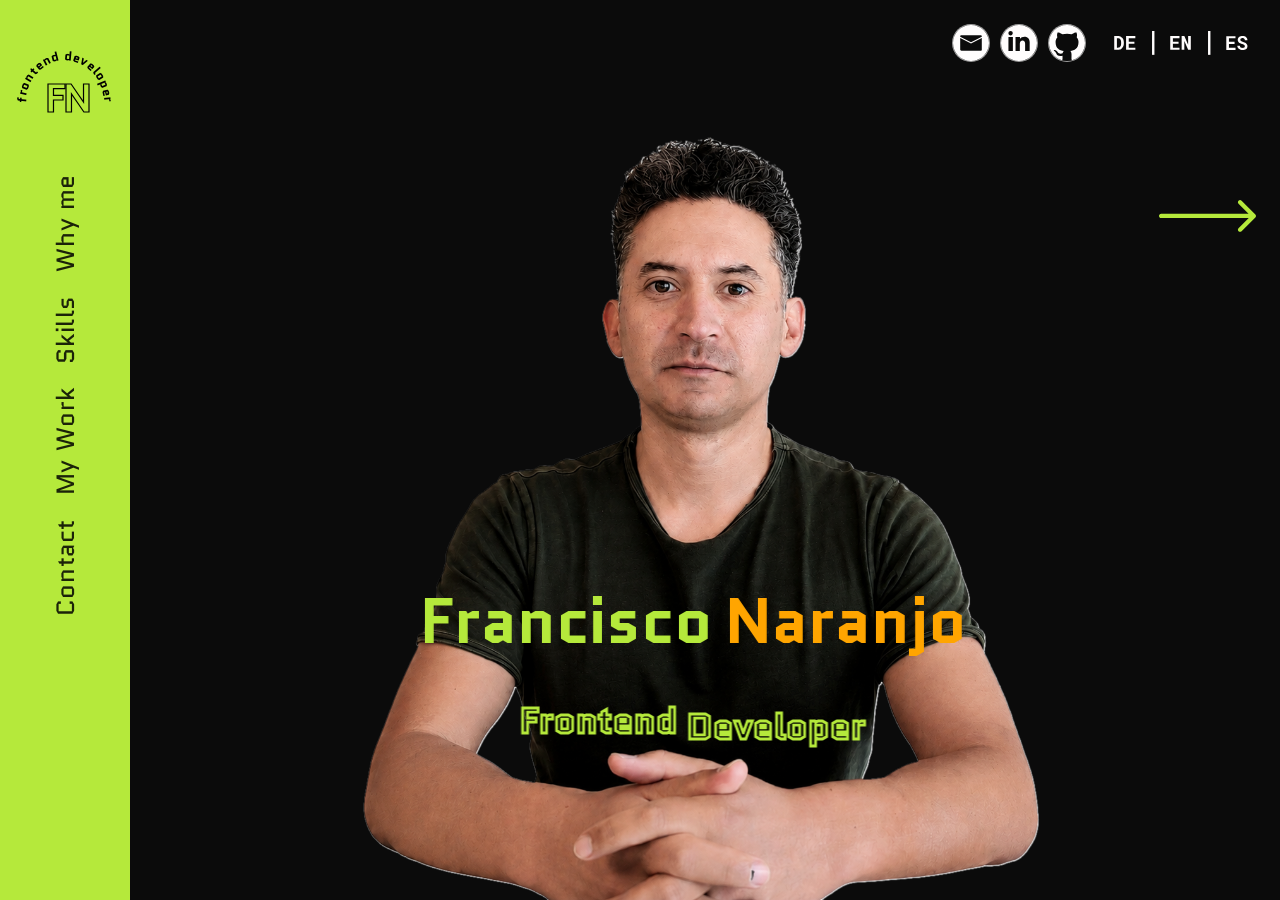
==== commit 883b37c5: "Sync website files from netcup" ====
--- a/index.html
+++ b/index.html
@@ -157,12 +157,12 @@
           href="mailto:francisco@naranjo.io"
           aria-label="Email"
         ></a>
-        <!-- <a
+        <a
           class="social__btn icon icon--linkedin"
-          href="https://www.linkedin.com/in/francisco-naranjo-650129408"
+          href="https://www.linkedin.com/in/francisco-naranjo-5a3480417/"
           target="_blank"
           aria-label="LinkedIn"
-        ></a> -->
+        ></a>
         <a
           class="social__btn icon icon--github"
           href="https://github.com/OBO-WAN"
@@ -485,14 +485,14 @@
                   <li class="workCard__detailItem workCard__detailItem--extra">
                     <h4 class="workCard__label">Technologies I have used</h4>
                     <p class="workCard__text">
-                      Angular, TypeScript, HTML, CSS, Firebase
+                     HTML, CSS, JavaScript, Firebase, Git
                     </p>
                   </li>
 
                   <li class="workCard__detailItem workCard__detailItem--extra">
                     <h4 class="workCard__label">What I have learned</h4>
                     <p class="workCard__text">
-                      OR my group-projects experience, teamwork, communication
+                      Group-project experience, teamwork, communication
                       and planning during implementation.
                     </p>
                   </li>
@@ -556,7 +556,7 @@
                   <li class="workCard__detailItem workCard__detailItem--extra">
                     <h4 class="workCard__label">Technologies I have used</h4>
                     <p class="workCard__text">
-                      Angular, TypeScript, HTML, CSS, Firebase
+                      HTML, CSS, JavaScript
                     </p>
                   </li>
 
@@ -671,7 +671,7 @@
                     >
 
                     <a
-                      href="https://memory.francisco-naranjo.de/"
+                      href="https://memory.naranjo.io/"
                       class="workCard__btn workCard__btn--primary"
                       target="_blank"
                       rel="noopener noreferrer"
@@ -693,9 +693,7 @@
                   <li class="workCard__detailItem">
                     <h4 class="workCard__label">About the project</h4>
                     <p class="workCard__text">
-                      Responsive multi-page website for a music ensemble,
-                      featuring concerts, media, booking, newsletter signup
-                      and CD ordering.
+                      Responsive multi-page website for a music ensemble, featuring concerts, media, booking, newsletter signup and CD ordering.
                     </p>
                   </li>
 
@@ -709,10 +707,7 @@
                   <li class="workCard__detailItem workCard__detailItem--extra">
                     <h4 class="workCard__label">What I have learned</h4>
                     <p class="workCard__text">
-                      I learned to combine a static GitHub Pages demo with a
-                      PHP production environment, render concert data from
-                      JSON, validate forms on the client and server, and build
-                      accessible interactive overlays.
+                      I learned to combine a static GitHub Pages demo with a PHP production environment, render concert data from JSON, validate forms on the client and server, and build accessible interactive overlays.
                     </p>
                   </li>
                 </ul>
@@ -755,6 +750,80 @@
                 </div>
               </div>
             </article>
+
+            <!-- <article class="workCard workCard--collapsible">
+              <div class="workCard__header">
+                <p class="workCard__eyebrow">3</p>
+                <h3 class="workCard__title">Project DA Bubble</h3>
+              </div>
+
+              <div class="workCard__body">
+                <ul class="workCard__details">
+                  <li class="workCard__detailItem">
+                    <h4 class="workCard__label">About the project</h4>
+                    <p class="workCard__text">
+                      Describe briefly what the project does and what problem it
+                      solves. Keep it about the same length as the first two
+                      cards so the layout stays balanced.
+                    </p>
+                  </li>
+
+                  <li class="workCard__detailItem workCard__detailItem--extra">
+                    <h4 class="workCard__label">Technologies I have used</h4>
+                    <p class="workCard__text">JavaScript, HTML, CSS</p>
+                  </li>
+
+                  <li class="workCard__detailItem workCard__detailItem--extra">
+                    <h4 class="workCard__label">
+                      My group-projects experience
+                    </h4>
+                    <p class="workCard__text">
+                      How many people were in the team and what was your role?
+                      Describe your tasks in 1–2 sentences. It is nice to
+                      mention teamwork and cooperation.
+                    </p>
+                  </li>
+                </ul>
+
+                <button
+                  class="workCard__toggle"
+                  type="button"
+                  aria-expanded="false"
+                >
+                  Show me more
+                  <span class="workCard__toggleIcon" aria-hidden="true">▼</span>
+                </button>
+
+                <div class="workCard__media workCard__media--extra">
+                  <div class="workCard__previewWrap">
+                    <img
+                      src="assets/img/projects/DA-Bubble.svg"
+                      alt="Preview of Project DA Bubble"
+                      class="workCard__preview"
+                    />
+                  </div>
+
+                  <div class="workCard__actions">
+                    <a
+                      href="https://github.com/your-username/da-bubble"
+                      class="workCard__btn"
+                      target="_blank"
+                      rel="noopener noreferrer"
+                      >GitHub</a
+                    >
+
+                    <a
+                      href="https://your-live-demo-link.com"
+                      class="workCard__btn workCard__btn--primary"
+                      target="_blank"
+                      rel="noopener noreferrer"
+                      >Live Test</a
+                    >
+                  </div>
+                </div>
+              </div>
+            </article> -->
+
           </div>
           <div class="myWork__ongoing">
             <div class="myWork__ongoingHeader">
@@ -934,36 +1003,13 @@
               <article class="contactMobile__card contactMobile__card--active">
                 <div class="contactMobile__cardQuote">
                   <p>
-                    “Michael had to develop, format and deliver content in
-                    collaboration with the team members. He is a reliable and
-                    friendly person.”
-                  </p>
-                </div>
-
-                <div
-                  class="contactMobile__cardDivider"
-                  aria-hidden="true"
-                ></div>
-
-                <div class="contactMobile__cardAuthor">
-                  <h3 class="contactMobile__cardName">Noah Mueller</h3>
-                  <p class="contactMobile__cardProject">Project Pollo Loco</p>
-                </div>
-              </article>
-
-              <article class="contactMobile__card" aria-hidden="true">
-                <div class="contactMobile__cardQuote">
-                  <p>
                     “Francisco is a reliable and friendly person. Work in a
                     structured way and write a clear code. I recommend him as a
                     colleague.”
                   </p>
                 </div>
 
-                <div
-                  class="contactMobile__cardDivider"
-                  aria-hidden="true"
-                ></div>
+                <div class="contactMobile__cardDivider" aria-hidden="true"></div>
 
                 <div class="contactMobile__cardAuthor">
                   <h3 class="contactMobile__cardName">Tim Thiessen</h3>
@@ -979,14 +1025,28 @@
                   </p>
                 </div>
 
-                <div
-                  class="contactMobile__cardDivider"
-                  aria-hidden="true"
-                ></div>
+                <div class="contactMobile__cardDivider" aria-hidden="true"></div>
 
                 <div class="contactMobile__cardAuthor">
                   <h3 class="contactMobile__cardName">Evelyn Marx</h3>
                   <p class="contactMobile__cardProject">Project DA Bubble</p>
+                </div>
+              </article>
+
+              <article class="contactMobile__card" aria-hidden="true">
+                <div class="contactMobile__cardQuote">
+                  <p>
+                    “He had to develop, format and deliver content in
+                    collaboration with the team members. He is a reliable and
+                    friendly person.”
+                  </p>
+                </div>
+
+                <div class="contactMobile__cardDivider" aria-hidden="true"></div>
+
+                <div class="contactMobile__cardAuthor">
+                  <h3 class="contactMobile__cardName">Ulrike Albeseder</h3>
+                  <p class="contactMobile__cardProject">Melange à Deux</p>
                 </div>
               </article>
             </div>
@@ -1140,13 +1200,13 @@
                 aria-label="Email"
               ></a>
 
-              <!-- <a
+               <a
                 class="contactMobile__socialLink contactMobile__socialLink--linkedin"
-                href="https://www.linkedin.com/in/francisco-naranjo-650129408"
+                href="https://www.linkedin.com/in/francisco-naranjo-5a3480417/"
                 target="_blank"
                 rel="noopener noreferrer"
                 aria-label="LinkedIn"
-              ></a> -->
+              ></a>
 
               <a
                 class="contactMobile__socialLink contactMobile__socialLink--github"
--- a/css/myWork.css
+++ b/css/myWork.css
@@ -304,5 +304,4 @@
     right: 32px;
     top: 90%;
   }
-}
-
+}
--- a/css/myWork-mobile.css
+++ b/css/myWork-mobile.css
@@ -138,14 +138,16 @@
 
   .workCard__previewWrap {
     width: 100%;
-    border-radius: 22px;
+    margin-top: 12px;
+    border-radius: 16px 16px 16px 16px;
+    overflow: hidden;
   }
 
   .workCard__preview {
     display: block;
     width: 100%;
     height: auto;
-    padding-top: 12px;
+    border-radius: 16px 16px 16px 16px;
   }
 
   .workCard__actions {
